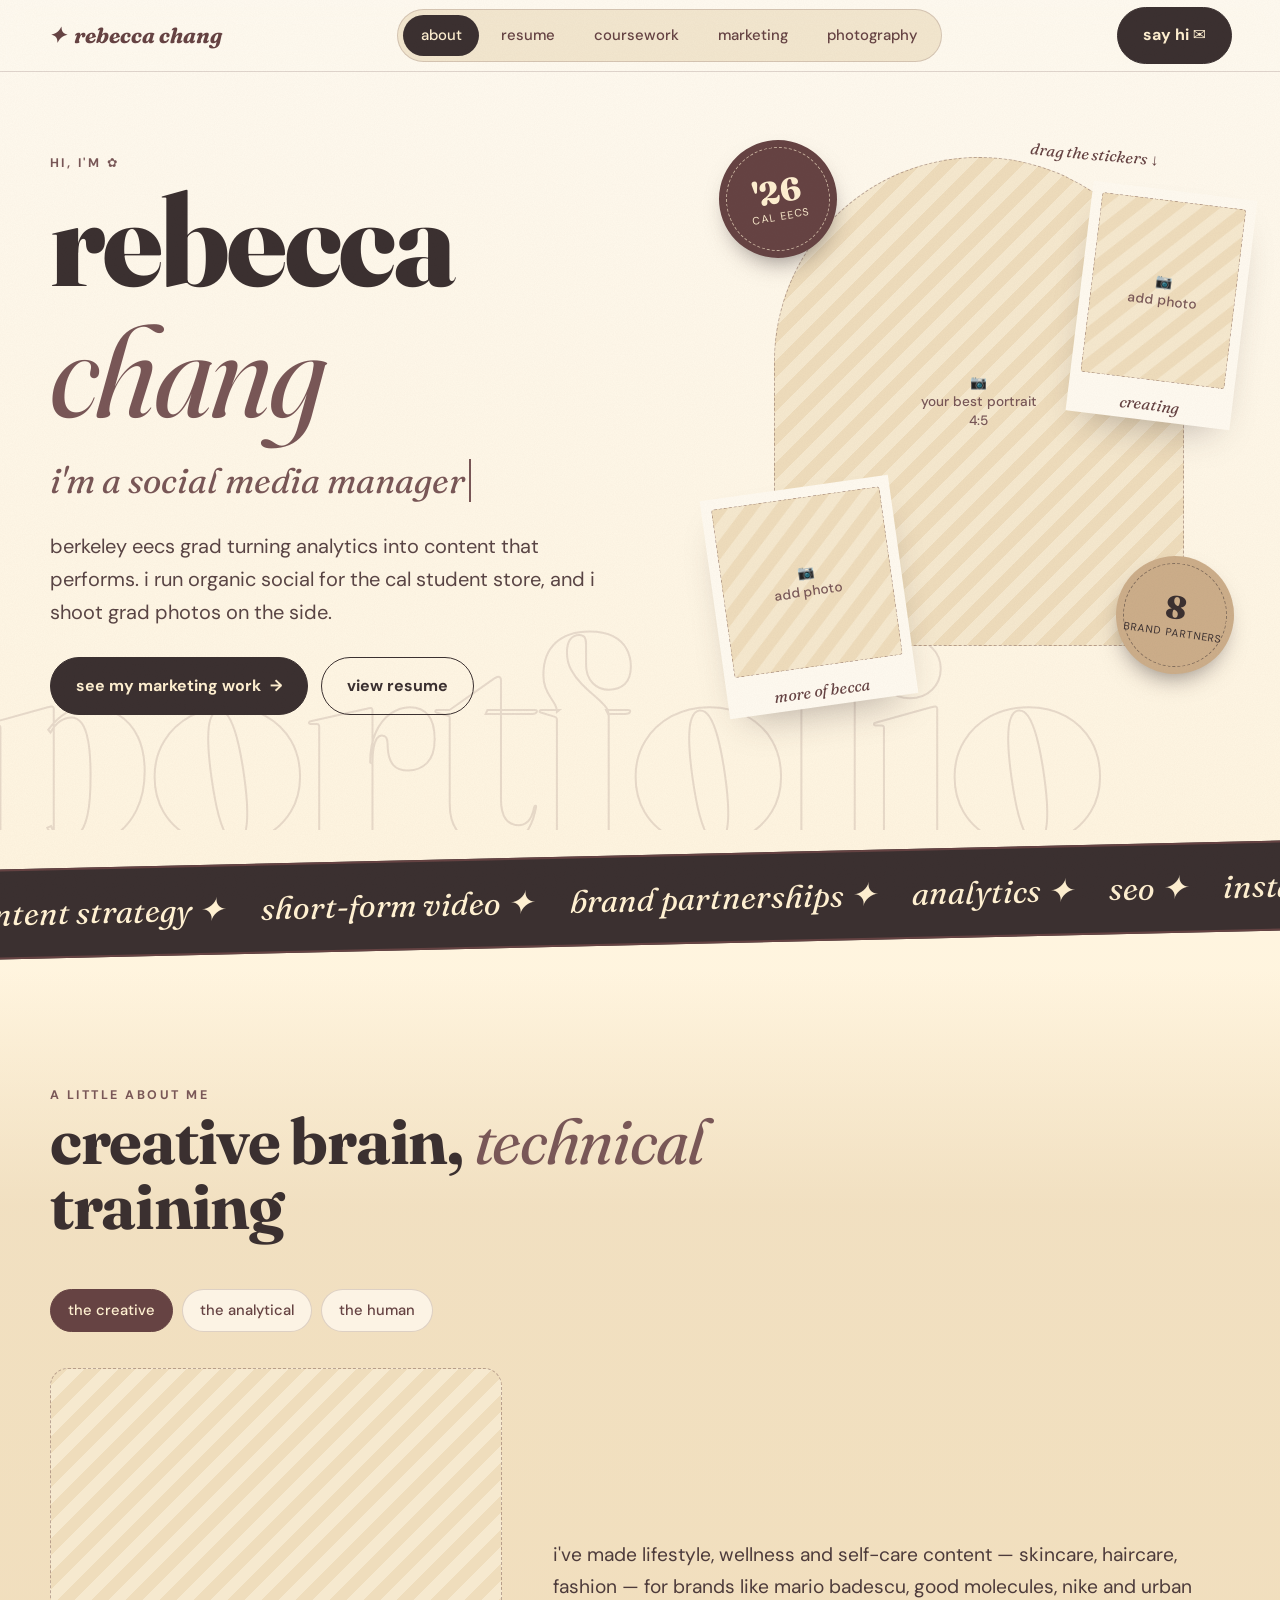
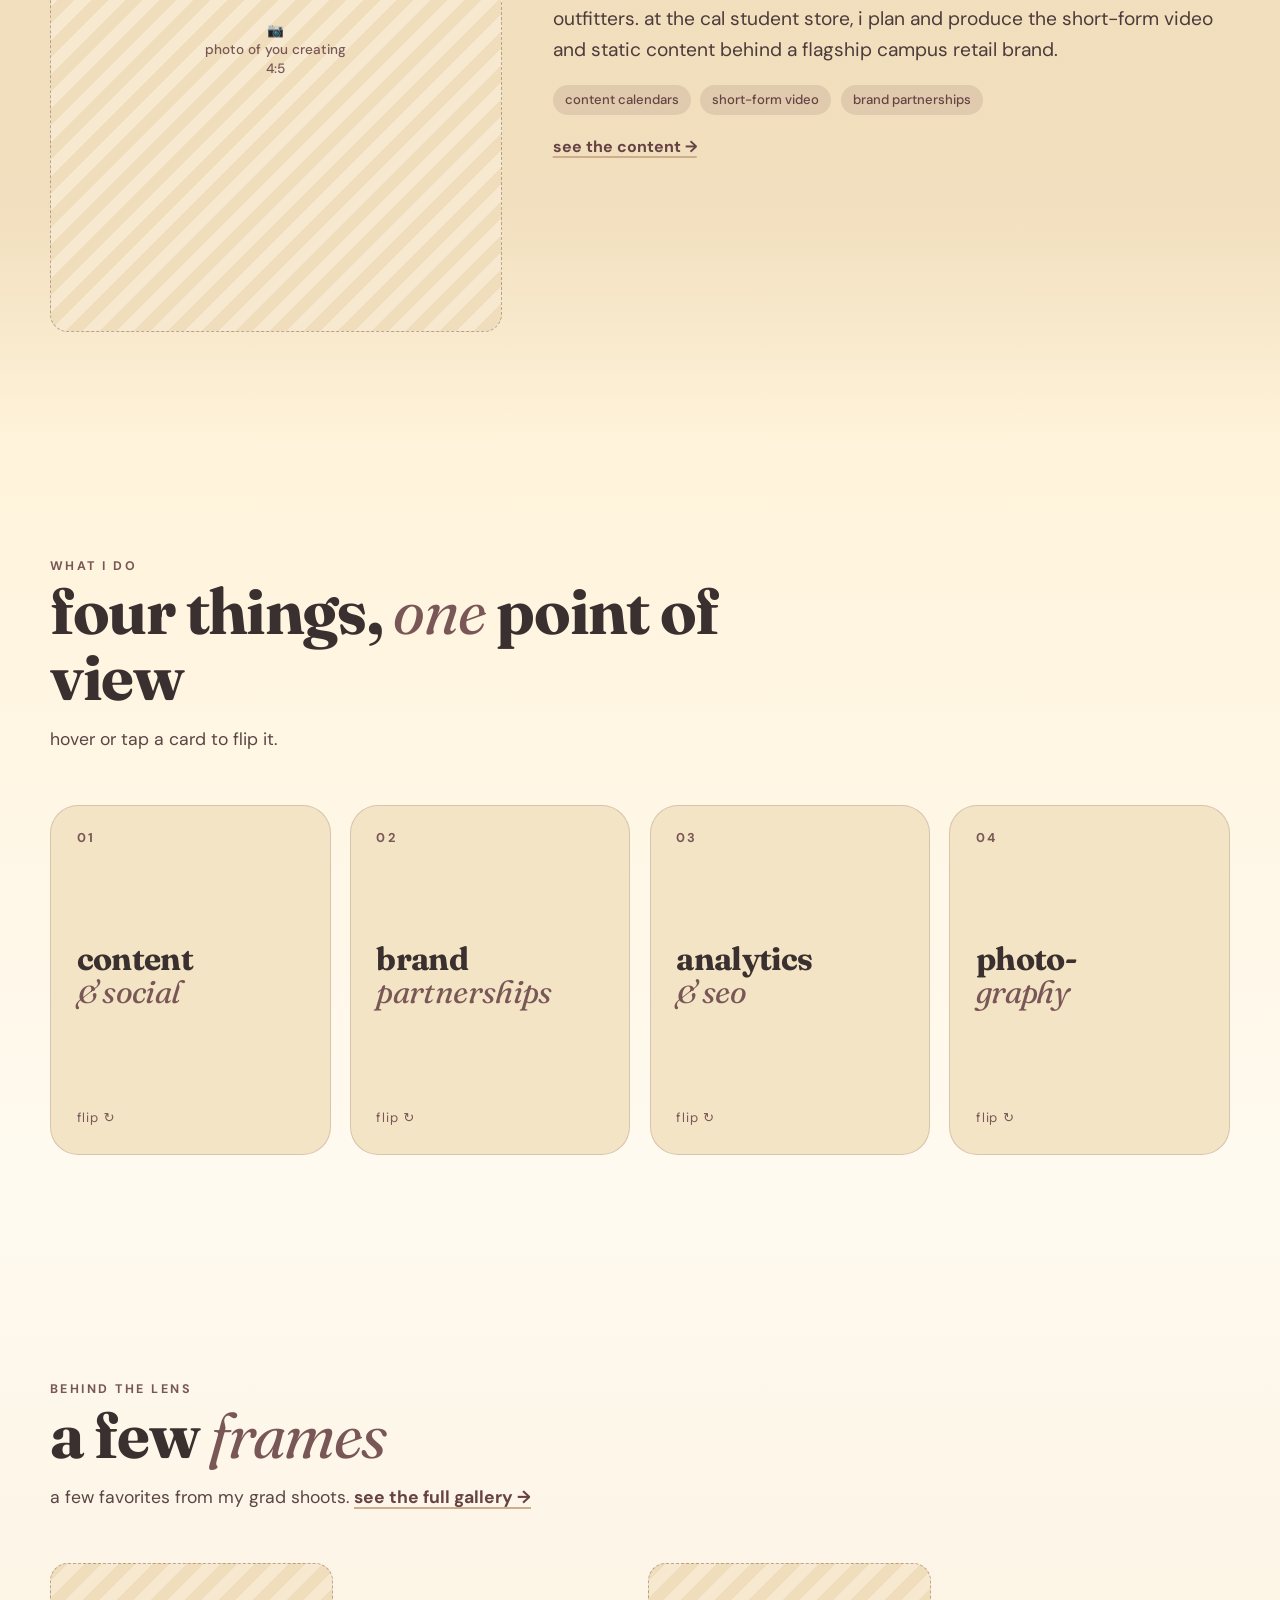
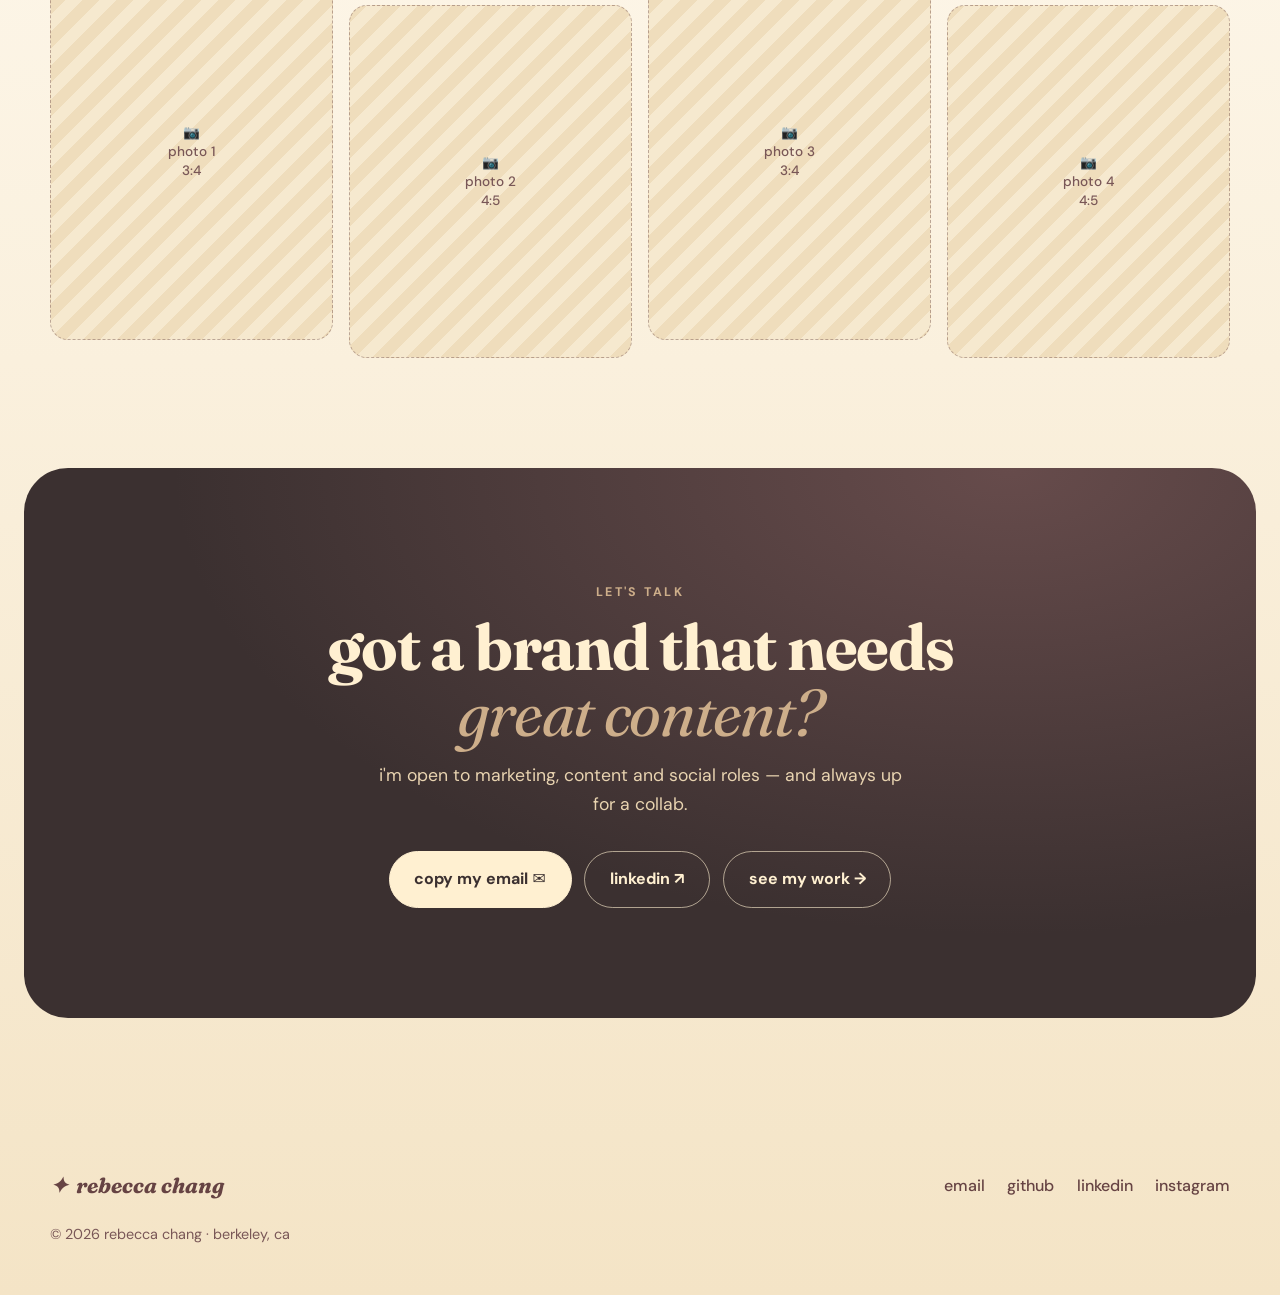
==== index.html @ 3131ee68 "initial portfolio" ====
<!DOCTYPE html>
<html lang="en">
<head>
  <meta charset="UTF-8">
  <meta name="viewport" content="width=device-width, initial-scale=1.0">
  <title>Rebecca Chang · Marketing &amp; Content</title>
  <meta name="description" content="Rebecca Chang — UC Berkeley EECS grad, social media manager and content creator.">
  <script>document.documentElement.classList.add('js')</script>
  <link rel="preconnect" href="https://fonts.googleapis.com">
  <link rel="preconnect" href="https://fonts.gstatic.com" crossorigin>
  <link href="https://fonts.googleapis.com/css2?family=DM+Sans:wght@400;500;700&family=Fraunces:ital,opsz,wght@0,9..144,400;0,9..144,700;0,9..144,800;0,9..144,900;1,9..144,400;1,9..144,700&display=swap" rel="stylesheet">
  <link rel="stylesheet" href="styles.css">
  <script src="script.js" defer></script>
</head>
<body>

<!-- ================= HEADER (same on every page) ================= -->
<header class="site-header">
  <a class="logo" href="index.html"><span class="spark">✦</span> rebecca chang</a>
  <nav class="nav" id="nav">
    <a href="index.html" class="active">about</a>
    <a href="resume.html">resume</a>
    <a href="coursework.html">coursework</a>
    <a href="marketing.html">marketing</a>
    <a href="photography.html">photography</a>
  </nav>
  <a class="btn btn-solid header-cta" href="mailto:rchang615@gmail.com">say hi ✉</a>
  <button class="menu-btn" aria-label="menu" aria-expanded="false">☰</button>
  <div class="progress" id="progress"></div>
</header>

<main>

  <!-- ================= HERO ================= -->
  <section class="hero">
    <div class="ghost" aria-hidden="true">portfolio</div>
    <div class="wrap hero-grid">
      <div class="hero-copy">
        <span class="eyebrow">hi, i'm ✿</span>
        <h1>rebecca<br><em>chang</em></h1>
        <p class="role-line">i'm a <span class="word" id="typed" data-words='["social media manager","brand ambassador","data-driven marketer","photographer","berkeley eecs grad"]'>social media manager</span></p>
        <p class="lead">berkeley eecs grad turning analytics into content that performs. i run organic social for the cal student store, and i shoot grad photos on the side.</p>
        <div class="btn-row">
          <a class="btn btn-solid" href="marketing.html">see my marketing work <span class="arr">→</span></a>
          <a class="btn btn-ghost" href="resume.html">view resume</a>
        </div>
      </div>

      <!-- collage: swap the picture holders for your photos -->
      <div class="collage">
        <div class="photo arch main" data-label="your best portrait&#10;4:5" data-zoom>
          <img src="images/IMG_0331-EDIT.jpg" alt="Rebecca Chang">
        </div>
        <figure class="polaroid pol-a" style="--rot:-8deg">
          <div class="photo" data-label="add photo" style="--r:1/1" data-zoom><img src="images/collage-1.jpg" alt=""></div>
          <figcaption>more of becca</figcaption>
        </figure>
        <figure class="polaroid pol-b" style="--rot:7deg">
          <div class="photo" data-label="add photo" style="--r:4/5" data-zoom><img src="images/collage-2.jpg" alt=""></div>
          <figcaption>creating</figcaption>
        </figure>
        <div class="sticker s1" data-drag style="--rot:-10deg"><b>'26</b><small>cal eecs</small></div>
        <div class="sticker light s2" data-drag style="--rot:8deg"><b>8</b><small>brand partners</small></div>
        <span class="note n1">drag the stickers ↓</span>
      </div>
    </div>
  </section>

  <!-- ================= MARQUEE ================= -->
  <div class="marquee-wrap" aria-hidden="true">
    <div class="marquee">
      <div class="marquee-track">
        <span>content strategy ✦</span><span>short-form video ✦</span><span>brand partnerships ✦</span><span>analytics ✦</span><span>seo ✦</span><span>instagram + tiktok ✦</span><span>photography ✦</span><span>campaign planning ✦</span><span>adobe cc · canva · capcut ✦</span>
      </div>
    </div>
  </div>

  <!-- ================= ABOUT (tabs) ================= -->
  <section class="wash">
    <div class="wrap" data-tabs>
      <div class="sec-head reveal">
        <span class="eyebrow">a little about me</span>
        <h2>creative brain, <em>technical</em> training</h2>
      </div>

      <div class="tabs reveal" role="tablist">
        <button class="chip on" data-tab="creative" role="tab">the creative</button>
        <button class="chip" data-tab="analytical" role="tab">the analytical</button>
        <button class="chip" data-tab="human" role="tab">the human</button>
      </div>

      <div class="tab-panel on" data-panel="creative">
        <div class="photo" data-label="photo of you creating&#10;4:5" style="--r:4/5" data-zoom><img src="images/about-creative.jpg" alt=""></div>
        <div>
          <p>i've made lifestyle, wellness and self-care content — skincare, haircare, fashion — for brands like mario badescu, good molecules, nike and urban outfitters. at the cal student store, i plan and produce the short-form video and static content behind a flagship campus retail brand.</p>
          <div class="chips"><span class="tag">content calendars</span><span class="tag">short-form video</span><span class="tag">brand partnerships</span></div>
          <a class="link" href="marketing.html">see the content →</a>
        </div>
      </div>

      <div class="tab-panel" data-panel="analytical">
        <div class="photo" data-label="photo of you working&#10;4:5" style="--r:4/5" data-zoom><img src="images/about-analytical.jpg" alt=""></div>
        <div>
          <p>my degree is eecs, so i like proof. i built an seo + competitor analysis tool in python that scrapes 10+ competitor pages, finds keyword gaps with tf-idf and tracks 12 months of google trends, then turns it into a ranking plan. same mindset on social: track what performs and double down.</p>
          <div class="chips"><span class="tag">python</span><span class="tag">tf-idf</span><span class="tag">google trends</span><span class="tag">performance tracking</span></div>
          <a class="link" href="resume.html#projects">see the project →</a>
        </div>
      </div>

      <div class="tab-panel" data-panel="human">
        <div class="photo" data-label="a candid / lifestyle shot&#10;4:5" style="--r:4/5" data-zoom><img src="images/about-human.jpg" alt=""></div>
        <div>
          <p>off the clock i curate <a class="link" href="https://open.spotify.com/user/5qp0k5wiinv1e2hz8c0b9pyn8?si=b96293a465aa473b" target="_blank" rel="noopener">spotify playlists</a>, hunt for the city's best bites, shoot photos and rewatch studio ghibli. at berkeley i helped write contest problems for the <a class="link" href="https://calico.cs.berkeley.edu/" target="_blank" rel="noopener">calico informatics competition</a> and was involved with <a class="link" href="https://www.akdphi.org/" target="_blank" rel="noopener">alpha kappa delta phi</a> and <a class="link" href="https://tasa.studentorg.berkeley.edu/" target="_blank" rel="noopener">tasa</a>.</p>
          <div class="chips"><span class="tag">playlists</span><span class="tag">food</span><span class="tag">photography</span><span class="tag">studio ghibli</span></div>
        </div>
      </div>
    </div>
  </section>

  <!-- ================= WHAT I DO (flip cards) ================= -->
  <section>
    <div class="wrap">
      <div class="sec-head reveal">
        <span class="eyebrow">what i do</span>
        <h2>four things, <em>one</em> point of view</h2>
        <p>hover or tap a card to flip it.</p>
      </div>
      <div class="cards4">
        <div class="flip reveal" tabindex="0" style="--d:0s">
          <div class="flip-inner">
            <div class="face front"><span class="num">01</span><h3>content<br><em>&amp; social</em></h3><span class="flip-hint">flip ↻</span></div>
            <div class="face back"><p>monthly content calendars, short-form video, static posts and paid campaigns for the cal student store across instagram and tiktok.</p><a class="link" href="marketing.html">see the work →</a></div>
          </div>
        </div>
        <div class="flip reveal" tabindex="0" style="--d:.1s">
          <div class="flip-inner">
            <div class="face front"><span class="num">02</span><h3>brand<br><em>partnerships</em></h3><span class="flip-hint">flip ↻</span></div>
            <div class="face back"><p>partnerships across skincare, fashion and housing — through creator collabs, and as a student ambassador for ace berkeley and xučyun ruwway.</p><a class="link" href="marketing.html#brands">meet the brands →</a></div>
          </div>
        </div>
        <div class="flip reveal" tabindex="0" style="--d:.2s">
          <div class="flip-inner">
            <div class="face front"><span class="num">03</span><h3>analytics<br><em>&amp; seo</em></h3><span class="flip-hint">flip ↻</span></div>
            <div class="face back"><p>scraping, tf-idf and google trends turned into data-backed content strategy and ranking recommendations.</p><a class="link" href="resume.html#projects">see the project →</a></div>
          </div>
        </div>
        <div class="flip reveal" tabindex="0" style="--d:.3s">
          <div class="flip-inner">
            <div class="face front"><span class="num">04</span><h3>photo-<br><em>graphy</em></h3><span class="flip-hint">flip ↻</span></div>
            <div class="face back"><p>mostly grad shoots — the same eye for composition that shows up in my content.</p><a class="link" href="photography.html">see the gallery →</a></div>
          </div>
        </div>
      </div>
    </div>
  </section>

  <!-- ================= GALLERY ================= -->
  <section>
    <div class="wrap">
      <div class="sec-head reveal">
        <span class="eyebrow">behind the lens</span>
        <h2>a few <em>frames</em></h2>
        <p>a few favorites from my grad shoots. <a class="link" href="photography.html">see the full gallery →</a></p>
      </div>
      <div class="gallery">
        <div class="photo reveal" data-label="photo 1&#10;3:4" style="--r:3/4" data-zoom data-gallery="home"><img src="images/photography/grad-01.jpg" alt=""></div>
        <div class="photo reveal" data-label="photo 2&#10;4:5" style="--r:4/5;--d:.1s" data-zoom data-gallery="home"><img src="images/photography/grad-02.jpg" alt=""></div>
        <div class="photo reveal" data-label="photo 3&#10;3:4" style="--r:3/4;--d:.2s" data-zoom data-gallery="home"><img src="images/photography/grad-03.jpg" alt=""></div>
        <div class="photo reveal" data-label="photo 4&#10;4:5" style="--r:4/5;--d:.3s" data-zoom data-gallery="home"><img src="images/photography/grad-04.jpg" alt=""></div>
      </div>
    </div>
  </section>

  <!-- ================= CTA ================= -->
  <section style="padding-top:0">
    <div class="cta" style="padding:clamp(56px,9vw,110px) 20px">
      <span class="eyebrow">let's talk</span>
      <h2>got a brand that needs <em>great content?</em></h2>
      <p>i'm open to marketing, content and social roles — and always up for a collab.</p>
      <div class="btn-row">
        <button class="btn btn-light" data-copy="rchang615@gmail.com">copy my email ✉</button>
        <a class="btn btn-outline-light" href="https://linkedin.com/in/rebecca-chang-573b2a1b0/" target="_blank" rel="noopener">linkedin ↗</a>
        <a class="btn btn-outline-light" href="marketing.html">see my work →</a>
      </div>
    </div>
  </section>
</main>

<footer class="footer">
  <div class="wrap foot">
    <a class="logo" href="index.html"><span class="spark">✦</span> rebecca chang</a>
    <div class="foot-links">
      <a href="mailto:rchang615@gmail.com">email</a>
      <a href="https://github.com/beccachangg" target="_blank" rel="noopener">github</a>
      <a href="https://linkedin.com/in/rebecca-chang-573b2a1b0/" target="_blank" rel="noopener">linkedin</a>
      <a href="https://instagram.com/itsbeccachang" target="_blank" rel="noopener">instagram</a>
    </div>
    <p>© 2026 rebecca chang · berkeley, ca</p>
  </div>
</footer>

<div class="lightbox" id="lightbox" role="dialog" aria-label="photo viewer"><button class="lb-close" aria-label="close">✕</button><button class="lb-nav prev" aria-label="previous photo">❮</button><figure><img alt=""><figcaption id="lb-cap"></figcaption></figure><button class="lb-nav next" aria-label="next photo">❯</button></div>
</body>
</html>
---- styles.css ----
/* =====================================================
   rebecca chang · portfolio
   palette: #FFF0D1 · #795757 · #664343 · #3B3030 + lighter beiges
   ===================================================== */

:root{
  --cream-50:#FFFAF0;
  --cream-100:#FFF0D1;
  --sand-200:#F4E4C6;
  --sand-300:#E8D3B0;
  --tan-400:#CDAE8A;
  --mocha:#795757;
  --brown:#664343;
  --espresso:#3B3030;
  --ink:#3B3030;
  --line:rgba(102,67,67,.2);
  --shadow:0 20px 40px -20px rgba(59,48,48,.4);
  --r-lg:28px;
  --r-md:18px;
  --head:72px;
  --f-display:'Fraunces',Georgia,serif;
  --f-body:'DM Sans',system-ui,sans-serif;
}

*{box-sizing:border-box;margin:0;padding:0}
html{scroll-behavior:smooth;scroll-padding-top:calc(var(--head) + 20px);-webkit-text-size-adjust:100%}
body{
  font-family:var(--f-body);
  color:var(--ink);
  line-height:1.65;
  overflow-x:hidden;
  min-height:100vh;
  background:linear-gradient(180deg,var(--cream-50) 0%,var(--cream-100) 38%,var(--cream-50) 62%,var(--sand-200) 100%);
}
/* soft paper grain over everything */
body::before{
  content:"";position:fixed;inset:0;pointer-events:none;z-index:200;opacity:.08;mix-blend-mode:multiply;
  background-image:url("data:image/svg+xml;utf8,<svg xmlns='http://www.w3.org/2000/svg' width='160' height='160'><filter id='n'><feTurbulence type='fractalNoise' baseFrequency='.9' numOctaves='2' stitchTiles='stitch'/><feColorMatrix values='0 0 0 0 .23 0 0 0 0 .19 0 0 0 0 .19 0 0 0 .6 0'/></filter><rect width='100%' height='100%' filter='url(%23n)'/></svg>");
}
img{max-width:100%;display:block}
a{color:inherit}
ul{list-style:none}
main{padding-top:var(--head)}
section{padding:clamp(56px,9vw,110px) 0}
.wrap{width:min(1180px,calc(100% - 2*clamp(16px,4vw,48px)));margin-inline:auto}

/* faded colour washes that melt into the page */
.wash{background:linear-gradient(180deg,rgba(255,250,240,0) 0%,rgba(232,211,176,.6) 22%,rgba(232,211,176,.6) 78%,rgba(255,250,240,0) 100%)}
.wash-brown{background:linear-gradient(180deg,rgba(121,87,87,0) 0%,rgba(121,87,87,.13) 30%,rgba(121,87,87,.13) 70%,rgba(121,87,87,0) 100%)}

/* ---------- type ---------- */
h1,h2,h3{font-family:var(--f-display);line-height:1.02;letter-spacing:-.02em;color:var(--espresso)}
h1{font-size:clamp(3.4rem,10vw,8rem);font-weight:800}
h2{font-size:clamp(2.2rem,5vw,4rem);font-weight:700}
h3{font-size:1.6rem;font-weight:700}
h1 em,h2 em,h3 em{font-weight:400;font-style:italic;color:var(--mocha)}
.eyebrow{font-family:var(--f-body);font-size:.78rem;font-weight:700;letter-spacing:.2em;text-transform:uppercase;color:var(--mocha);display:inline-block;line-height:1.2}
.lead{font-size:clamp(1.05rem,1.6vw,1.25rem);max-width:36rem;color:#5a4545;margin:1.2rem 0 1.8rem}
.sec-head{max-width:46rem;margin-bottom:clamp(28px,4vw,52px)}
.sec-head p{margin-top:1rem;color:#5a4545;font-size:1.1rem}
.link{color:var(--brown);font-weight:700;text-decoration:underline;text-decoration-thickness:2px;text-underline-offset:4px;text-decoration-color:var(--tan-400);transition:.2s}
.link:hover{text-decoration-color:var(--brown)}

/* ---------- header ---------- */
.site-header{
  position:fixed;top:0;left:0;right:0;height:var(--head);z-index:100;
  display:flex;align-items:center;justify-content:space-between;gap:1rem;
  padding:0 clamp(16px,4vw,48px);
  background:rgba(255,250,240,.78);
  backdrop-filter:blur(14px) saturate(1.2);-webkit-backdrop-filter:blur(14px) saturate(1.2);
  border-bottom:1px solid var(--line);
  transition:box-shadow .3s,background .3s;
}
.site-header.scrolled{box-shadow:0 10px 30px -18px rgba(59,48,48,.45);background:rgba(255,250,240,.93)}
.logo{font-family:var(--f-display);font-style:italic;font-weight:700;font-size:1.35rem;color:var(--brown);text-decoration:none;display:flex;gap:.5rem;align-items:center;white-space:nowrap}
.logo .spark{display:inline-block;transition:transform .7s}
.logo:hover .spark{transform:rotate(180deg) scale(1.25)}
.nav{display:flex;gap:.25rem;padding:.3rem;border-radius:999px;background:rgba(232,211,176,.5);border:1px solid var(--line)}
.nav a{padding:.5rem 1.1rem;border-radius:999px;font-weight:500;font-size:.93rem;color:var(--brown);text-decoration:none;transition:background .25s,color .25s,transform .25s}
.nav a:hover{background:rgba(255,250,240,.95);transform:translateY(-1px)}
.nav a.active{background:var(--espresso);color:var(--cream-100)}
.header-cta{padding:.55rem 1.15rem;font-size:.9rem}
.progress{position:absolute;left:0;bottom:-1px;height:3px;width:0;background:linear-gradient(90deg,var(--tan-400),var(--brown))}
.menu-btn{display:none;width:44px;height:44px;border-radius:50%;border:1.5px solid var(--line);background:rgba(255,250,240,.9);color:var(--brown);font-size:1.2rem;cursor:pointer;place-items:center}

/* ---------- buttons + chips ---------- */
.btn{display:inline-flex;align-items:center;gap:.6rem;padding:.9rem 1.55rem;border-radius:999px;border:1.5px solid var(--espresso);text-decoration:none;cursor:pointer;font:inherit;font-weight:700;transition:transform .25s,background .25s,color .25s,box-shadow .25s}
.btn-solid{background:var(--espresso);color:var(--cream-100)}
.btn-solid:hover{background:var(--brown);border-color:var(--brown);transform:translateY(-3px);box-shadow:var(--shadow)}
.btn-ghost{background:transparent;color:var(--espresso)}
.btn-ghost:hover{background:var(--espresso);color:var(--cream-100);transform:translateY(-3px)}
.btn-light{background:var(--cream-100);color:var(--espresso);border-color:var(--cream-100)}
.btn-light:hover{background:var(--tan-400);border-color:var(--tan-400);transform:translateY(-3px)}
.btn-outline-light{background:transparent;color:var(--cream-100);border-color:rgba(255,240,209,.6)}
.btn-outline-light:hover{background:var(--cream-100);color:var(--espresso);transform:translateY(-3px)}
.btn .arr{transition:transform .25s}
.btn:hover .arr{transform:translateX(5px)}
.btn-row{display:flex;flex-wrap:wrap;gap:.8rem}

.chips{display:flex;flex-wrap:wrap;gap:.6rem}
.chip{padding:.5rem 1.05rem;border-radius:999px;border:1.5px solid var(--line);background:rgba(255,250,240,.75);color:var(--brown);font:inherit;font-size:.92rem;font-weight:500;cursor:pointer;transition:.2s}
.chip:hover{transform:translateY(-2px);border-color:var(--brown)}
.chip.on{background:var(--brown);color:var(--cream-100);border-color:var(--brown)}
.tag{display:inline-block;padding:.25rem .75rem;border-radius:999px;background:rgba(121,87,87,.14);color:var(--brown);font-size:.82rem;font-weight:500}

/* ---------- picture holders ----------
   drop a file with the matching name into /images and it replaces the holder automatically */
.photo{
  position:relative;overflow:hidden;
  aspect-ratio:var(--r,4/5);
  border-radius:var(--rad,18px);
  display:grid;place-items:center;
  background:repeating-linear-gradient(135deg,#EFDDBC 0 12px,#F6E9CF 12px 24px);
  border:1.5px dashed rgba(102,67,67,.4);
}
.photo::before{
  content:"📷\A" attr(data-label);white-space:pre-line;text-align:center;
  font-family:var(--f-body);font-size:.85rem;font-weight:500;line-height:1.4;color:var(--mocha);padding:1rem;
}
.photo img{position:absolute;inset:0;width:100%;height:100%;object-fit:cover}
.photo.filled{border-color:transparent}
.photo.filled[data-zoom]{cursor:zoom-in}
.photo.arch{--rad:999px 999px 28px 28px}

.polaroid{background:#FFFAF0;padding:10px 10px 40px;box-shadow:var(--shadow);transform:rotate(var(--rot,0deg));transition:transform .4s cubic-bezier(.2,.8,.2,1),z-index 0s;position:relative}
.polaroid .photo{--rad:3px}
.polaroid figcaption{position:absolute;bottom:8px;left:0;right:0;text-align:center;font-family:var(--f-display);font-style:italic;font-size:1rem;color:var(--brown);line-height:1}
.polaroid:hover{transform:rotate(0deg) translateY(-8px) scale(1.04);z-index:6}

/* draggable stickers */
.sticker{
  position:absolute;width:clamp(86px,11vw,118px);aspect-ratio:1;border-radius:50%;
  display:grid;place-content:center;text-align:center;
  background:var(--brown);color:var(--cream-100);
  font-family:var(--f-display);line-height:1;
  box-shadow:0 12px 24px -10px rgba(59,48,48,.6);
  outline:1.5px dashed rgba(255,240,209,.65);outline-offset:-8px;
  transform:rotate(var(--rot,-8deg));cursor:grab;user-select:none;touch-action:none;z-index:8;
}
.sticker b{font-size:clamp(1.5rem,3vw,2rem);font-weight:800}
.sticker small{font-family:var(--f-body);font-size:.66rem;letter-spacing:.1em;text-transform:uppercase;margin-top:.25rem}
.sticker.light{background:var(--tan-400);color:var(--espresso);outline-color:rgba(59,48,48,.5)}
.sticker:hover{animation:wiggle .5s}
.sticker.dragging{cursor:grabbing;z-index:20;animation:none}
@keyframes wiggle{0%,100%{transform:rotate(var(--rot,-8deg))}25%{transform:rotate(calc(var(--rot,-8deg) + 8deg)) scale(1.06)}75%{transform:rotate(calc(var(--rot,-8deg) - 8deg)) scale(1.06)}}
.note{position:absolute;font-family:var(--f-display);font-style:italic;font-size:1rem;color:var(--brown);line-height:1;z-index:7;pointer-events:none}

/* ---------- hero ---------- */
.hero{position:relative;overflow:hidden;padding:clamp(40px,6vw,80px) 0 clamp(70px,9vw,120px)}
.ghost{position:absolute;left:-1vw;bottom:-.08em;font-family:var(--f-display);font-weight:900;font-size:clamp(6rem,23vw,21rem);line-height:.8;color:transparent;-webkit-text-stroke:2px rgba(121,87,87,.17);pointer-events:none;user-select:none;white-space:nowrap;z-index:0}
.hero-grid{display:grid;grid-template-columns:1.1fr .9fr;gap:clamp(24px,5vw,72px);align-items:center;position:relative;z-index:2}
.role-line{font-family:var(--f-display);font-style:italic;font-size:clamp(1.4rem,3vw,2.2rem);color:var(--mocha);margin-top:1rem;min-height:1.4em}
.role-line .word{border-right:2px solid var(--mocha);padding-right:4px}
.collage{position:relative;aspect-ratio:1/1.1;width:100%;max-width:500px;margin-inline:auto}
.collage .main{position:absolute;inset:0 9% 11% 9%;aspect-ratio:auto}
.collage .pol-a{position:absolute;width:38%;left:-3%;bottom:0;z-index:4}
.collage .pol-b{position:absolute;width:33%;right:-3%;top:6%;z-index:4}
.collage .s1{top:-3%;left:-2%}
.collage .s2{bottom:6%;right:-1%}
.collage .n1{top:-2%;right:14%;transform:rotate(5deg)}

/* ---------- marquee ---------- */
.marquee-wrap{overflow:hidden;padding:1.6rem 0}
.marquee{background:var(--espresso);color:var(--cream-100);overflow:hidden;padding:1.05rem 0;transform:rotate(-1.3deg);margin:0 -3vw;border-block:2px solid var(--brown)}
.marquee-track{display:flex;width:max-content;animation:scroll 38s linear infinite}
.marquee:hover .marquee-track{animation-play-state:paused}
.marquee span{font-family:var(--f-display);font-style:italic;font-size:clamp(1.3rem,3vw,2rem);padding-right:2.2rem;white-space:nowrap}
@keyframes scroll{to{transform:translateX(-50%)}}

/* ---------- tabs ---------- */
.tabs{display:flex;gap:.6rem;flex-wrap:wrap;margin-bottom:clamp(20px,3vw,36px)}
.tab-panel{display:none}
.tab-panel.on{display:grid;grid-template-columns:.8fr 1.2fr;gap:clamp(20px,4vw,60px);align-items:center;animation:rise .55s both}
.tab-panel.solo.on{grid-template-columns:1fr;max-width:48rem}
.tab-panel p{font-size:clamp(1.05rem,1.5vw,1.2rem);color:#4d3b3b;margin-bottom:1.2rem}
.tab-panel .chips{margin-bottom:1.2rem}
@keyframes rise{from{opacity:0;transform:translateY(18px)}to{opacity:1;transform:none}}

/* ---------- flip cards ---------- */
.cards4{display:grid;grid-template-columns:repeat(4,1fr);gap:1.2rem}
.flip{perspective:1200px;height:350px;cursor:pointer;outline-offset:6px}
.flip-inner{position:relative;width:100%;height:100%;transition:transform .75s cubic-bezier(.2,.8,.2,1);transform-style:preserve-3d}
.flip.flipped .flip-inner{transform:rotateY(180deg)}
@media (hover:hover){.flip:hover .flip-inner{transform:rotateY(180deg)}}
.face{position:absolute;inset:0;border-radius:var(--r-lg);backface-visibility:hidden;-webkit-backface-visibility:hidden;padding:1.6rem;display:flex;flex-direction:column;justify-content:space-between}
.face.front{background:var(--sand-200);border:1.5px solid var(--line)}
.face.front h3{font-size:2rem}
.face.back{background:var(--brown);color:var(--cream-100);transform:rotateY(180deg);font-size:1.02rem}
.face.back .link{color:var(--cream-100)}
.num{font-family:var(--f-body);font-size:.8rem;font-weight:700;letter-spacing:.18em;color:var(--mocha);line-height:1}
.flip-hint{font-size:.82rem;color:var(--mocha);letter-spacing:.06em}

/* ---------- stats ---------- */
.stats{display:grid;grid-template-columns:repeat(auto-fit,minmax(200px,1fr));gap:1rem}
.stat{padding:1.6rem;border-radius:var(--r-lg);background:rgba(255,250,240,.75);border:1.5px solid var(--line);transition:transform .3s}
.stat:hover{transform:translateY(-6px) rotate(-1deg)}
.stat b{font-family:var(--f-display);font-size:clamp(2.6rem,5vw,4rem);font-weight:800;color:var(--brown);display:block;line-height:1}
.stat span{color:#5a4545;font-size:.98rem}

/* ---------- gallery ---------- */
.gallery{display:grid;grid-template-columns:repeat(4,1fr);gap:1rem;align-items:start}
.gallery .photo{transition:transform .4s}
.gallery .photo:nth-child(even){margin-top:2.6rem}
.gallery .photo:hover{transform:scale(1.03) rotate(-1deg)}

/* ---------- dark cta ---------- */
.cta{margin:0 clamp(8px,2vw,24px);border-radius:44px;background:radial-gradient(ellipse at 80% 0%,rgba(121,87,87,.7),transparent 60%),var(--espresso);color:var(--cream-100);text-align:center;position:relative;overflow:hidden}
.cta h2{color:var(--cream-100);max-width:16ch;margin:.6rem auto 1rem}
.cta h2 em{color:var(--tan-400)}
.cta p{max-width:34rem;margin:0 auto 2rem;color:#E8D3B0;font-size:1.1rem}
.cta .eyebrow{color:var(--tan-400)}
.cta .btn-row{justify-content:center}

/* ---------- footer ---------- */
.footer{padding:2.5rem 0 3rem}
.foot{display:flex;flex-wrap:wrap;gap:1.2rem 2rem;align-items:center;justify-content:space-between}
.foot-links{display:flex;gap:1.4rem;flex-wrap:wrap}
.foot-links a{text-decoration:none;color:var(--brown);font-weight:500;transition:.2s}
.foot-links a:hover{color:var(--espresso);text-decoration:underline;text-underline-offset:4px}
.foot p{color:var(--mocha);font-size:.9rem;width:100%}

/* ---------- page heads (inner pages) ---------- */
.page-head{position:relative;overflow:hidden;padding:clamp(48px,7vw,96px) 0 clamp(20px,3vw,40px)}
.page-head h1{font-size:clamp(3.2rem,9vw,7rem)}
.page-head .ghost{font-size:clamp(5rem,20vw,17rem);right:-2vw;left:auto;top:0;bottom:auto}
.page-head .wrap{position:relative;z-index:2}

/* ---------- accordion (resume) ---------- */
.stack{display:grid;gap:1rem}
.job{border:1.5px solid var(--line);border-radius:var(--r-lg);background:rgba(255,250,240,.8);overflow:hidden;transition:opacity .3s,transform .3s,box-shadow .3s}
.job:hover{box-shadow:var(--shadow)}
.job.dim{opacity:.28}
.job-head{display:grid;grid-template-columns:170px 1fr auto;gap:1rem;align-items:center;width:100%;padding:1.3rem 1.5rem;background:none;border:none;text-align:left;font:inherit;color:inherit;cursor:pointer}
.job .job-date{font-family:var(--f-body);font-size:.74rem;font-weight:700;letter-spacing:.08em;text-transform:uppercase;color:var(--mocha);line-height:1.35}
.job-title b{font-family:var(--f-display);font-size:1.5rem;display:block;line-height:1.15}
.job-title span{color:var(--mocha);font-size:.98rem}
.job-title .chips{margin-top:.6rem;gap:.4rem}
.plus{width:38px;height:38px;border-radius:50%;border:1.5px solid var(--brown);display:grid;place-items:center;font-size:1.3rem;color:var(--brown);transition:.35s}
.job.open .plus{transform:rotate(45deg);background:var(--brown);color:var(--cream-100)}
.job-body{display:grid;grid-template-rows:0fr;transition:grid-template-rows .45s ease}
.job.open .job-body{grid-template-rows:1fr}
.job-body>div{overflow:hidden}
.job-body ul{padding:0 1.6rem 1.5rem calc(1.6rem + 170px + 1rem);display:grid;gap:.7rem}
.job-body li{position:relative;padding-left:1.2rem;color:#4d3b3b}
.job-body li::before{content:"✦";position:absolute;left:0;color:var(--tan-400);font-size:.8rem;top:.2rem}
.job-body .link{display:inline-block;margin:0 1.6rem 1.4rem calc(1.6rem + 170px + 1rem)}
.proj-grid{display:grid;grid-template-columns:1fr 1fr;gap:1rem;align-items:start}
.job.compact .job-head{grid-template-columns:1fr auto}
.job.compact .job-body ul{padding-left:1.6rem}
.job.compact .job-body .link{margin-left:1.6rem}
.edu{background:var(--espresso);color:var(--cream-100);border-radius:var(--r-lg);padding:clamp(1.6rem,4vw,3rem);display:grid;grid-template-columns:1fr 1.2fr;gap:2rem}
.edu h3{color:var(--cream-100);font-size:clamp(1.8rem,3vw,2.4rem)}
.edu .date{font-family:var(--f-body);font-size:.78rem;font-weight:700;letter-spacing:.18em;text-transform:uppercase;color:var(--tan-400)}
.edu h4{font-family:var(--f-body);font-size:.78rem;letter-spacing:.18em;text-transform:uppercase;color:var(--tan-400);font-weight:700;margin:0 0 .6rem}
.edu .tag{background:rgba(255,240,209,.14);color:var(--cream-100)}
.edu .chips{margin-bottom:1.4rem;gap:.45rem}

/* ---------- coursework ---------- */
.search{width:min(340px,100%);padding:.7rem 1.2rem;border-radius:999px;border:1.5px solid var(--line);background:rgba(255,250,240,.85);font:inherit;color:var(--ink);outline:none;transition:.2s}
.search:focus{border-color:var(--brown);box-shadow:0 0 0 4px rgba(121,87,87,.15)}
.cw-tools{display:flex;flex-wrap:wrap;gap:1rem;align-items:center;margin-bottom:.6rem}
.count{font-family:var(--f-body);font-size:.9rem;font-weight:500;color:var(--mocha)}
.notes{display:grid;grid-template-columns:repeat(auto-fill,minmax(285px,1fr));gap:2rem 1.6rem;padding:1.4rem .4rem}
.note-card{position:relative;padding:1.7rem 1.4rem 1.5rem;background:var(--cream-100);border-radius:6px;box-shadow:var(--shadow);transform:rotate(var(--rot,0deg));transition:transform .35s,opacity .3s}
.note-card:nth-child(4n+1){--rot:-1.6deg}
.note-card:nth-child(4n+2){--rot:1.2deg;background:#F6E6C8}
.note-card:nth-child(4n+3){--rot:-.8deg;background:#FBEBCB}
.note-card:nth-child(4n){--rot:1.8deg;background:#F2DFBE}
.note-card::before{content:"";position:absolute;top:-13px;left:50%;width:88px;height:26px;transform:translateX(-50%) rotate(-3deg);background:rgba(205,174,138,.6)}
.note-card:hover{transform:rotate(0) translateY(-6px)}
.note-card.dim{opacity:.3}
.note-card h3{font-size:1.55rem;margin-bottom:.8rem}
.course{display:grid;grid-template-columns:78px 1fr;gap:.6rem;padding:.5rem .55rem;border-radius:10px;font-size:.95rem;line-height:1.35;transition:.2s}
.course b{font-family:var(--f-display);color:var(--brown)}
.course.dim{opacity:.18}
.course.match{background:rgba(121,87,87,.18)}
.sheets{display:grid;grid-template-columns:repeat(auto-fill,minmax(220px,1fr));gap:1rem}
.sheet{display:flex;flex-direction:column;gap:.3rem;padding:1.3rem;border-radius:var(--r-md);border:1.5px dashed var(--line);background:rgba(255,250,240,.7);text-decoration:none;transition:.3s}
.sheet:hover{background:var(--brown);color:var(--cream-100);transform:translateY(-5px) rotate(-1deg)}
.sheet b{font-family:var(--f-display);font-size:1.3rem}
.sheet small{opacity:.7}

/* ---------- marketing ---------- */
.brands{display:grid;grid-template-columns:repeat(auto-fill,minmax(220px,1fr));gap:1rem}
.brand{display:flex;flex-direction:column;justify-content:flex-end;gap:.15rem;min-height:140px;padding:1.2rem 1.3rem;border-radius:var(--r-md);background:rgba(255,250,240,.8);border:1.5px solid var(--line);text-decoration:none;position:relative;overflow:hidden;transition:transform .3s,background .3s,color .3s,opacity .3s}
.brand:hover{background:var(--brown);color:var(--cream-100);transform:translateY(-6px) rotate(-1deg)}
.brand b{font-family:var(--f-display);font-size:1.45rem;line-height:1.1}
.brand small{opacity:.7}
.brand .go{position:absolute;top:1rem;right:1.2rem;font-size:1.2rem;transition:.3s}
.brand:hover .go{transform:translate(4px,-4px)}
.brand.dim{opacity:.22}
.rail-bar{display:flex;justify-content:space-between;align-items:center;gap:1rem;flex-wrap:wrap;margin-bottom:.5rem}
.round{width:48px;height:48px;border-radius:50%;border:1.5px solid var(--espresso);background:transparent;color:var(--espresso);font-size:1.1rem;cursor:pointer;transition:.25s}
.round:hover{background:var(--espresso);color:var(--cream-100)}
.rail{display:flex;gap:1.4rem;overflow-x:auto;scroll-snap-type:x mandatory;padding:1.6rem .6rem 2rem;scrollbar-width:none}
.rail::-webkit-scrollbar{display:none}
.story{flex:0 0 clamp(210px,23vw,260px);scroll-snap-align:start;transition:opacity .3s,filter .3s,transform .4s}
.story:hover{transform:translateY(-8px)}
.story.dim{opacity:.25;filter:grayscale(.7)}
.phone{border:8px solid var(--espresso);border-radius:36px;overflow:hidden;background:var(--espresso);box-shadow:var(--shadow)}
.phone .photo{--rad:0;aspect-ratio:9/16;border:none}
.phone .photo.filled{border:none}
.story figcaption{text-align:center;margin-top:.9rem;font-family:var(--f-display);font-style:italic;font-size:1.05rem;color:var(--brown);line-height:1.2}

/* ---------- lightbox + toast + sparkle ---------- */
.lightbox{position:fixed;inset:0;z-index:300;background:rgba(59,48,48,.9);display:none;place-items:center;padding:24px;backdrop-filter:blur(6px);cursor:zoom-out}
.lightbox.open{display:grid;animation:rise .3s both}
.lightbox figure{margin:0;text-align:center}
.lightbox figcaption{margin-top:.9rem;color:var(--sand-300);font-size:.9rem;letter-spacing:.06em;min-height:1.2em}
.lightbox [hidden]{display:none!important}
.lightbox .lb-nav{top:50%;right:auto;transform:translateY(-50%)}
.lightbox .lb-nav.prev{left:20px}
.lightbox .lb-nav.next{left:auto;right:20px}
.lightbox .lb-nav:hover,.lightbox .lb-close:hover{background:rgba(255,240,209,.15)}
.lightbox img{max-width:min(92vw,900px);max-height:86vh;border-radius:16px;box-shadow:0 30px 80px -20px rgba(0,0,0,.6)}
.lightbox button{position:absolute;top:20px;right:24px;width:44px;height:44px;border-radius:50%;border:1.5px solid rgba(255,240,209,.6);background:transparent;color:var(--cream-100);font-size:1.1rem;cursor:pointer}
.toast{position:fixed;bottom:28px;left:50%;transform:translate(-50%,24px);opacity:0;background:var(--espresso);color:var(--cream-100);padding:.8rem 1.4rem;border-radius:999px;font-weight:500;z-index:400;pointer-events:none;transition:.35s}
.toast.show{opacity:1;transform:translate(-50%,0)}
.sparkle{position:fixed;pointer-events:none;z-index:400;color:var(--brown);font-size:1.3rem;animation:spark .85s ease-out forwards}
@keyframes spark{0%{opacity:1;transform:translate(-50%,-50%) scale(.4) rotate(0)}100%{opacity:0;transform:translate(-50%,-190%) scale(1.5) rotate(60deg)}}

/* ---------- scroll reveal ---------- */
html.js .reveal{opacity:0;transform:translateY(26px);transition:opacity .85s ease,transform .85s ease;transition-delay:var(--d,0s)}
html.js .reveal.in{opacity:1;transform:none}


/* ---------- filtering (hide instead of fade) ---------- */
.hide{display:none!important}
.pop{animation:rise .45s backwards}

/* ---------- brand groups (marketing) ---------- */
.brand-group{margin-bottom:2.4rem}
.brand-group h3{display:flex;align-items:center;gap:1rem;font-size:1.5rem;margin-bottom:1rem}
.brand-group h3::after{content:"";flex:1;height:1px;background:var(--line)}
.brand-group:last-child{margin-bottom:0}

/* ---------- photography ---------- */
.masonry{columns:3;column-gap:1.1rem}
.shot{break-inside:avoid;margin:0 0 1.1rem}
.shot .photo{--rad:14px;transition:transform .4s,box-shadow .4s}
.shot .photo:hover{transform:translateY(-4px);box-shadow:var(--shadow)}
.shot .photo img{transition:transform .8s cubic-bezier(.2,.8,.2,1)}
.shot .photo:hover img{transform:scale(1.05)}
/* hover caption: date + time the picture was taken */
.photo[data-date]::after{
  content:attr(data-date) "  ·  " attr(data-time);
  position:absolute;left:0;right:0;bottom:0;z-index:2;
  padding:2.4rem 1rem .85rem;
  background:linear-gradient(to top,rgba(59,48,48,.82),rgba(59,48,48,0));
  color:var(--cream-100);font-family:var(--f-body);font-size:.8rem;font-weight:500;letter-spacing:.07em;text-transform:uppercase;
  opacity:0;transform:translateY(10px);transition:opacity .35s,transform .35s;pointer-events:none;
}
.photo[data-date]:hover::after{opacity:1;transform:none}
@media (hover:none){.photo[data-date]::after{opacity:1;transform:none;font-size:.7rem;padding-top:1.8rem}}
@media (max-width:900px){.masonry{columns:2}}
@media (max-width:420px){.masonry{column-gap:.7rem}.shot{margin-bottom:.7rem}}

/* ---------- responsive ---------- */
@media (max-width:1000px){
  .cards4{grid-template-columns:repeat(2,1fr)}
  .gallery{grid-template-columns:repeat(2,1fr)}
  .proj-grid{grid-template-columns:1fr}
}
@media (max-width:900px){
  .hero-grid{grid-template-columns:1fr}
  .collage{max-width:420px;margin-top:1rem}
  .tab-panel.on{grid-template-columns:1fr}
  .tab-panel .photo{max-width:340px}
  .edu{grid-template-columns:1fr}
}
@media (max-width:820px){
  .menu-btn{display:grid}
  .header-cta{display:none}
  .nav{position:fixed;top:calc(var(--head) + 8px);left:12px;right:12px;flex-direction:column;border-radius:24px;background:rgba(255,250,240,.98);padding:.6rem;opacity:0;transform:translateY(-12px);pointer-events:none;transition:.25s;box-shadow:var(--shadow)}
  .nav.open{opacity:1;transform:none;pointer-events:auto}
  .nav a{padding:.8rem 1.1rem}
}
@media (max-width:640px){
  .cards4{grid-template-columns:1fr}
  .flip{height:300px}
  .job-head{grid-template-columns:1fr auto}
  .job-date{grid-column:1 / -1}
  .job-body ul{padding-left:1.6rem}
  .job-body .link{margin-left:1.6rem}
  .course{grid-template-columns:70px 1fr}
}
@media (prefers-reduced-motion:reduce){
  *,*::before,*::after{animation:none!important;transition:none!important}
  html.js .reveal{opacity:1;transform:none}
  html{scroll-behavior:auto}
}
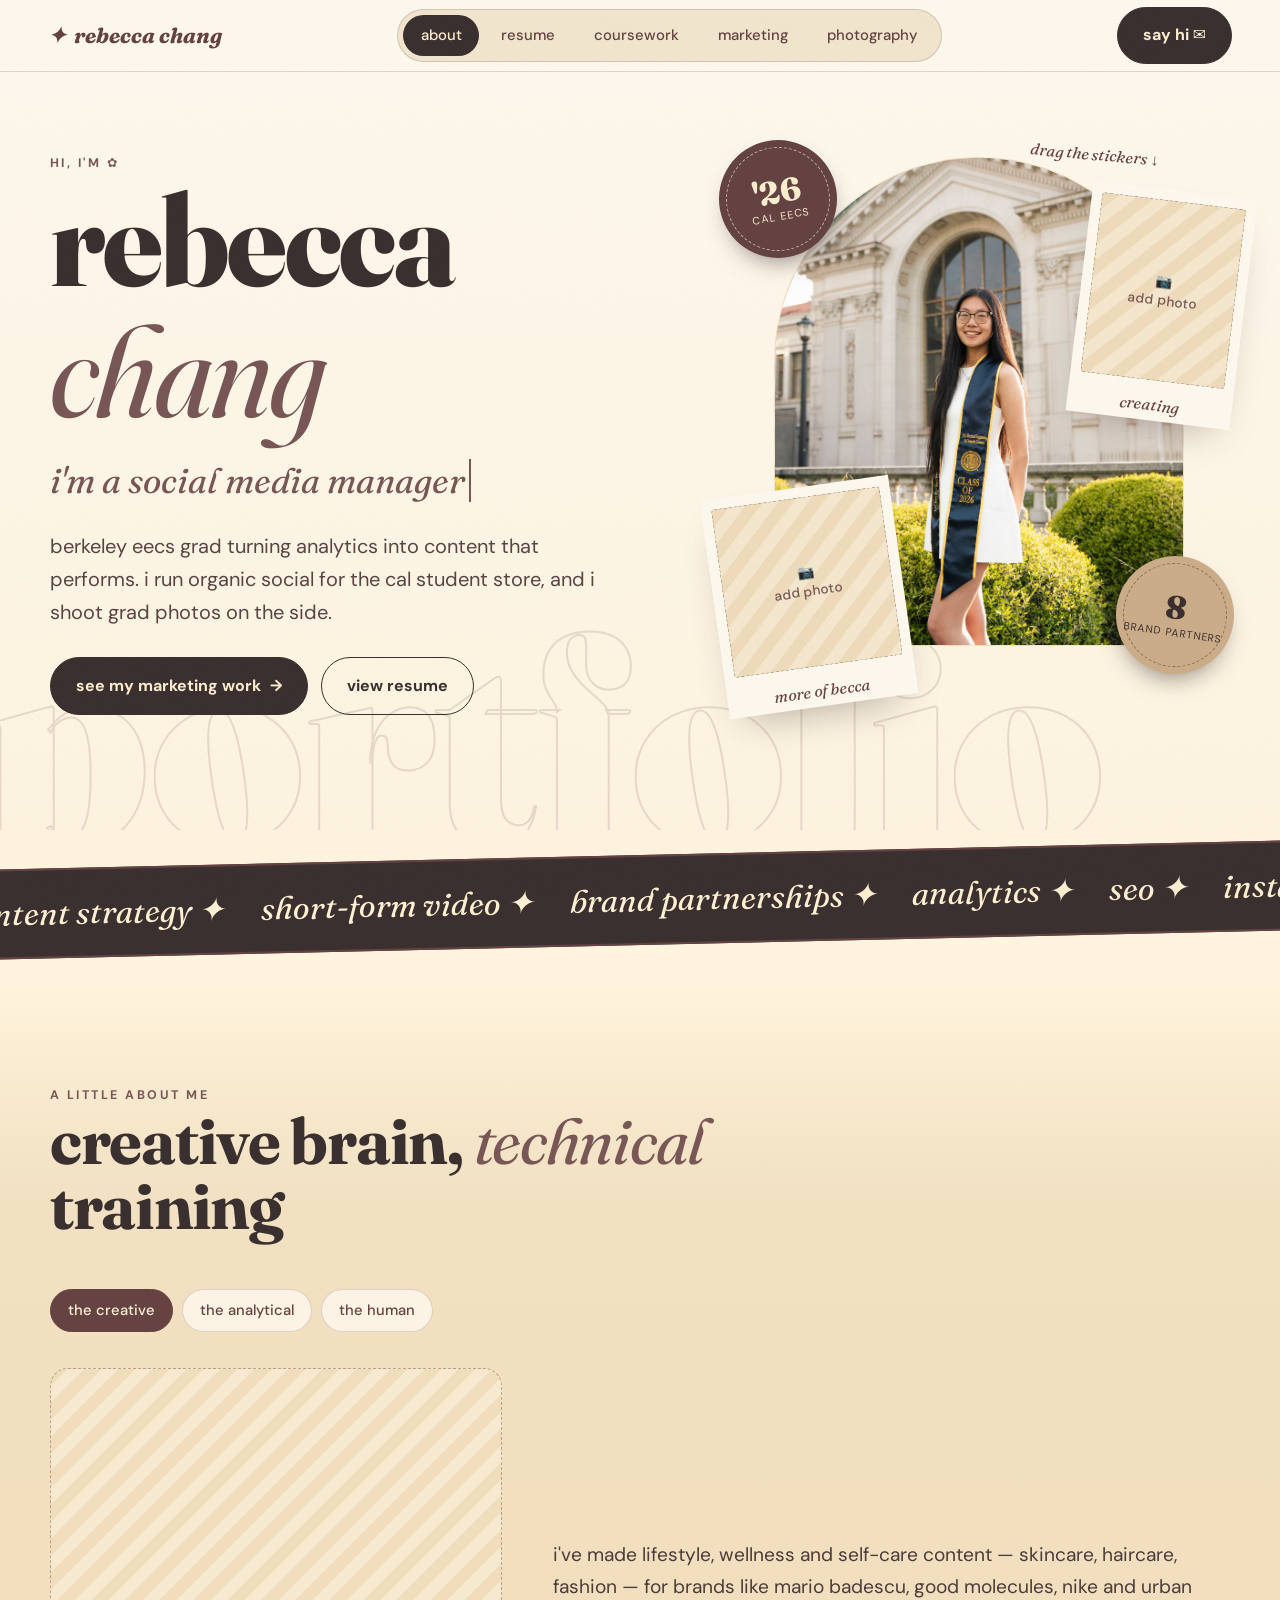
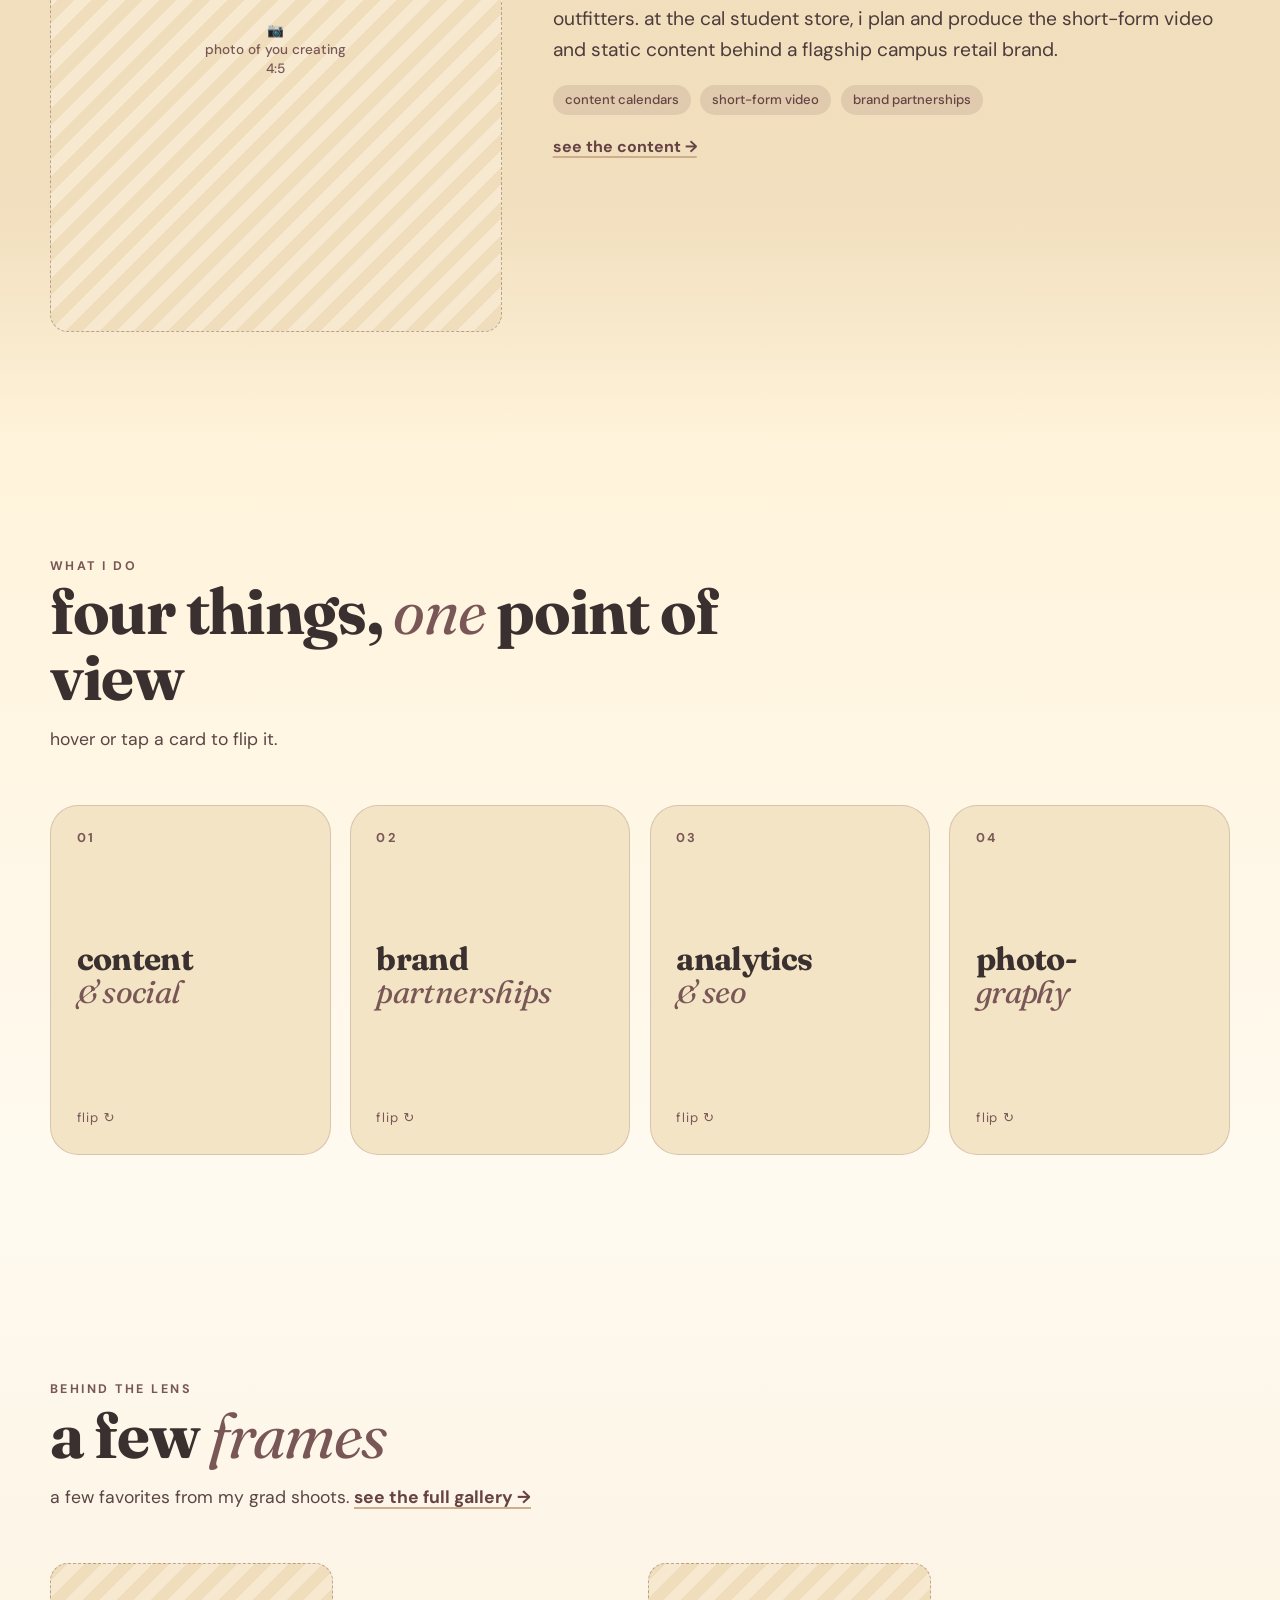
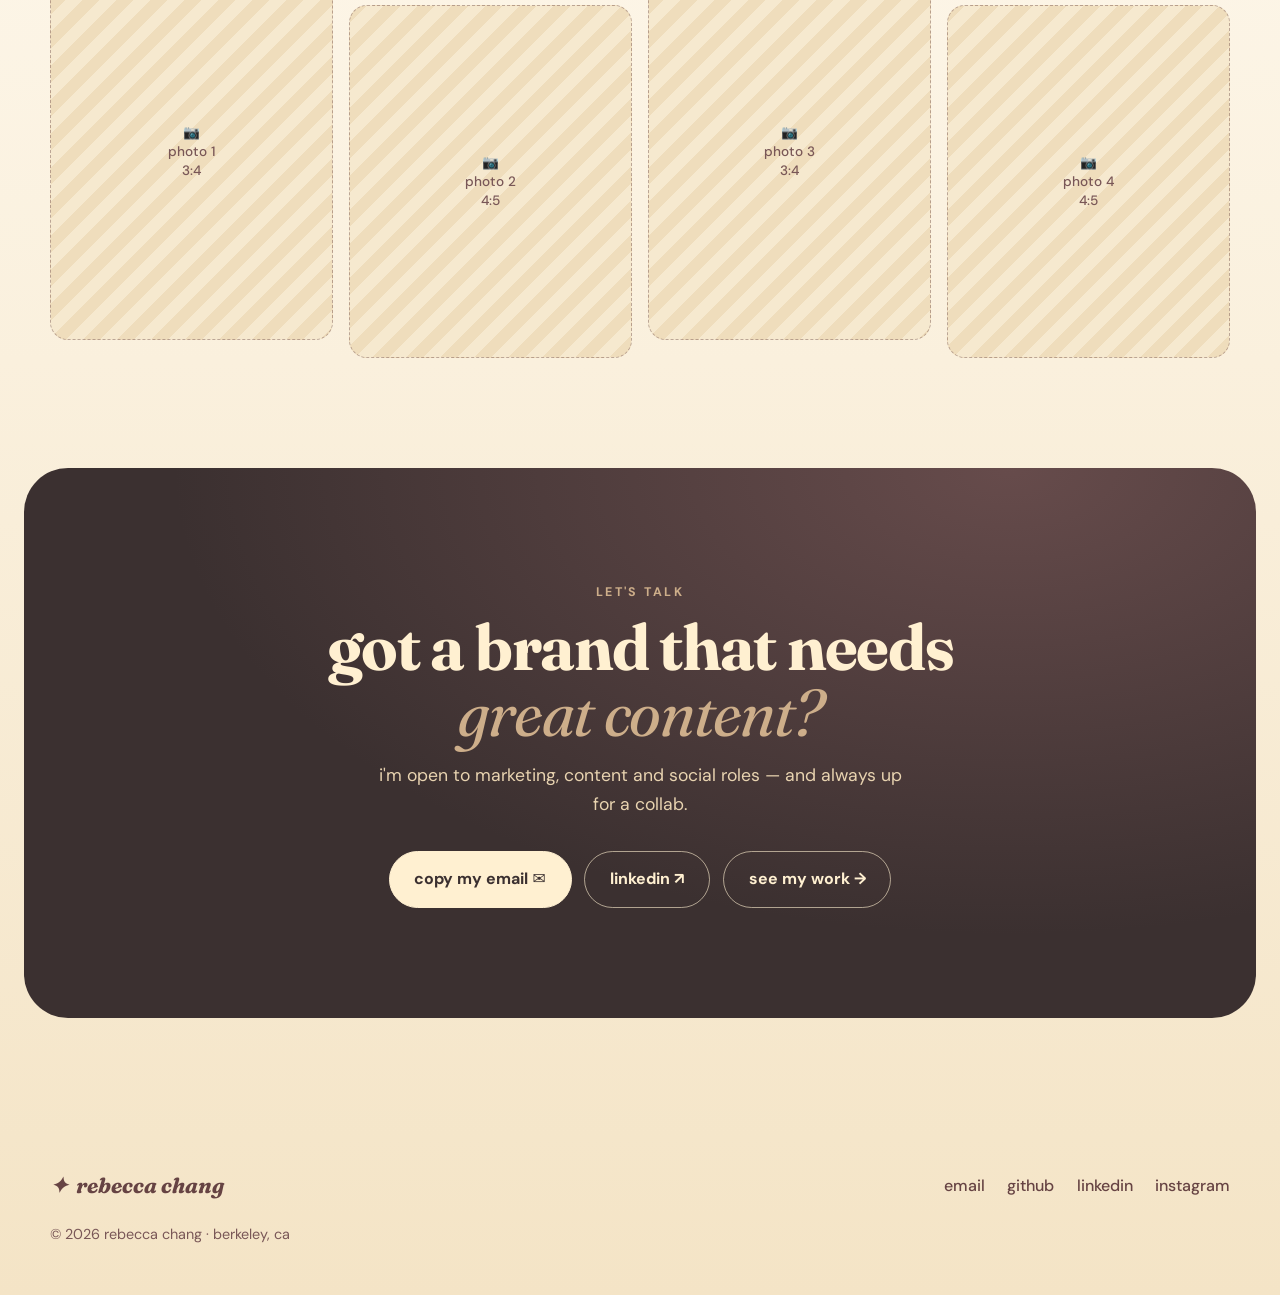
==== commit 277a2aef: "fix photo extensions" ====
--- a/index.html
+++ b/index.html
@@ -49,7 +49,7 @@
       <!-- collage: swap the picture holders for your photos -->
       <div class="collage">
         <div class="photo arch main" data-label="your best portrait&#10;4:5" data-zoom>
-          <img src="images/IMG_0331-EDIT.jpg" alt="Rebecca Chang">
+          <img src="images/IMG_0331-EDIT.JPG" alt="Rebecca Chang">
         </div>
         <figure class="polaroid pol-a" style="--rot:-8deg">
           <div class="photo" data-label="add photo" style="--r:1/1" data-zoom><img src="images/collage-1.jpg" alt=""></div>
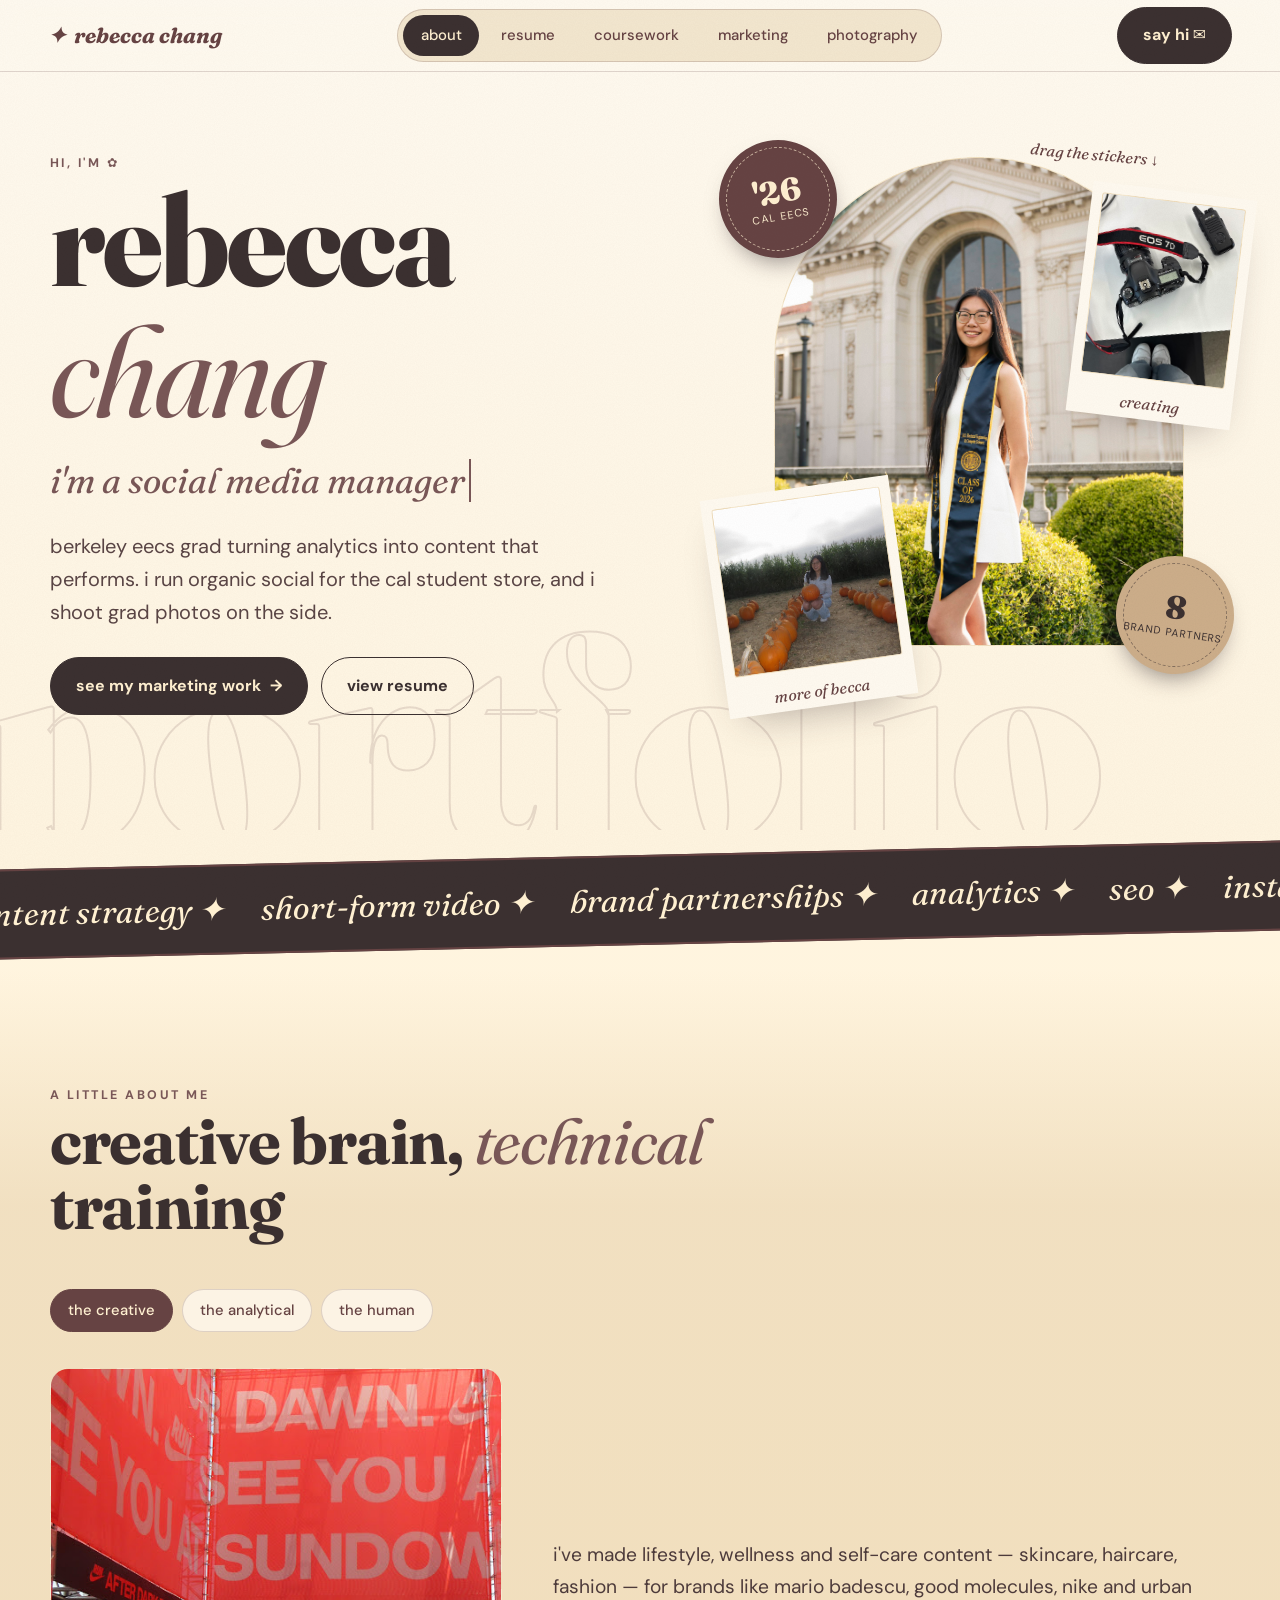
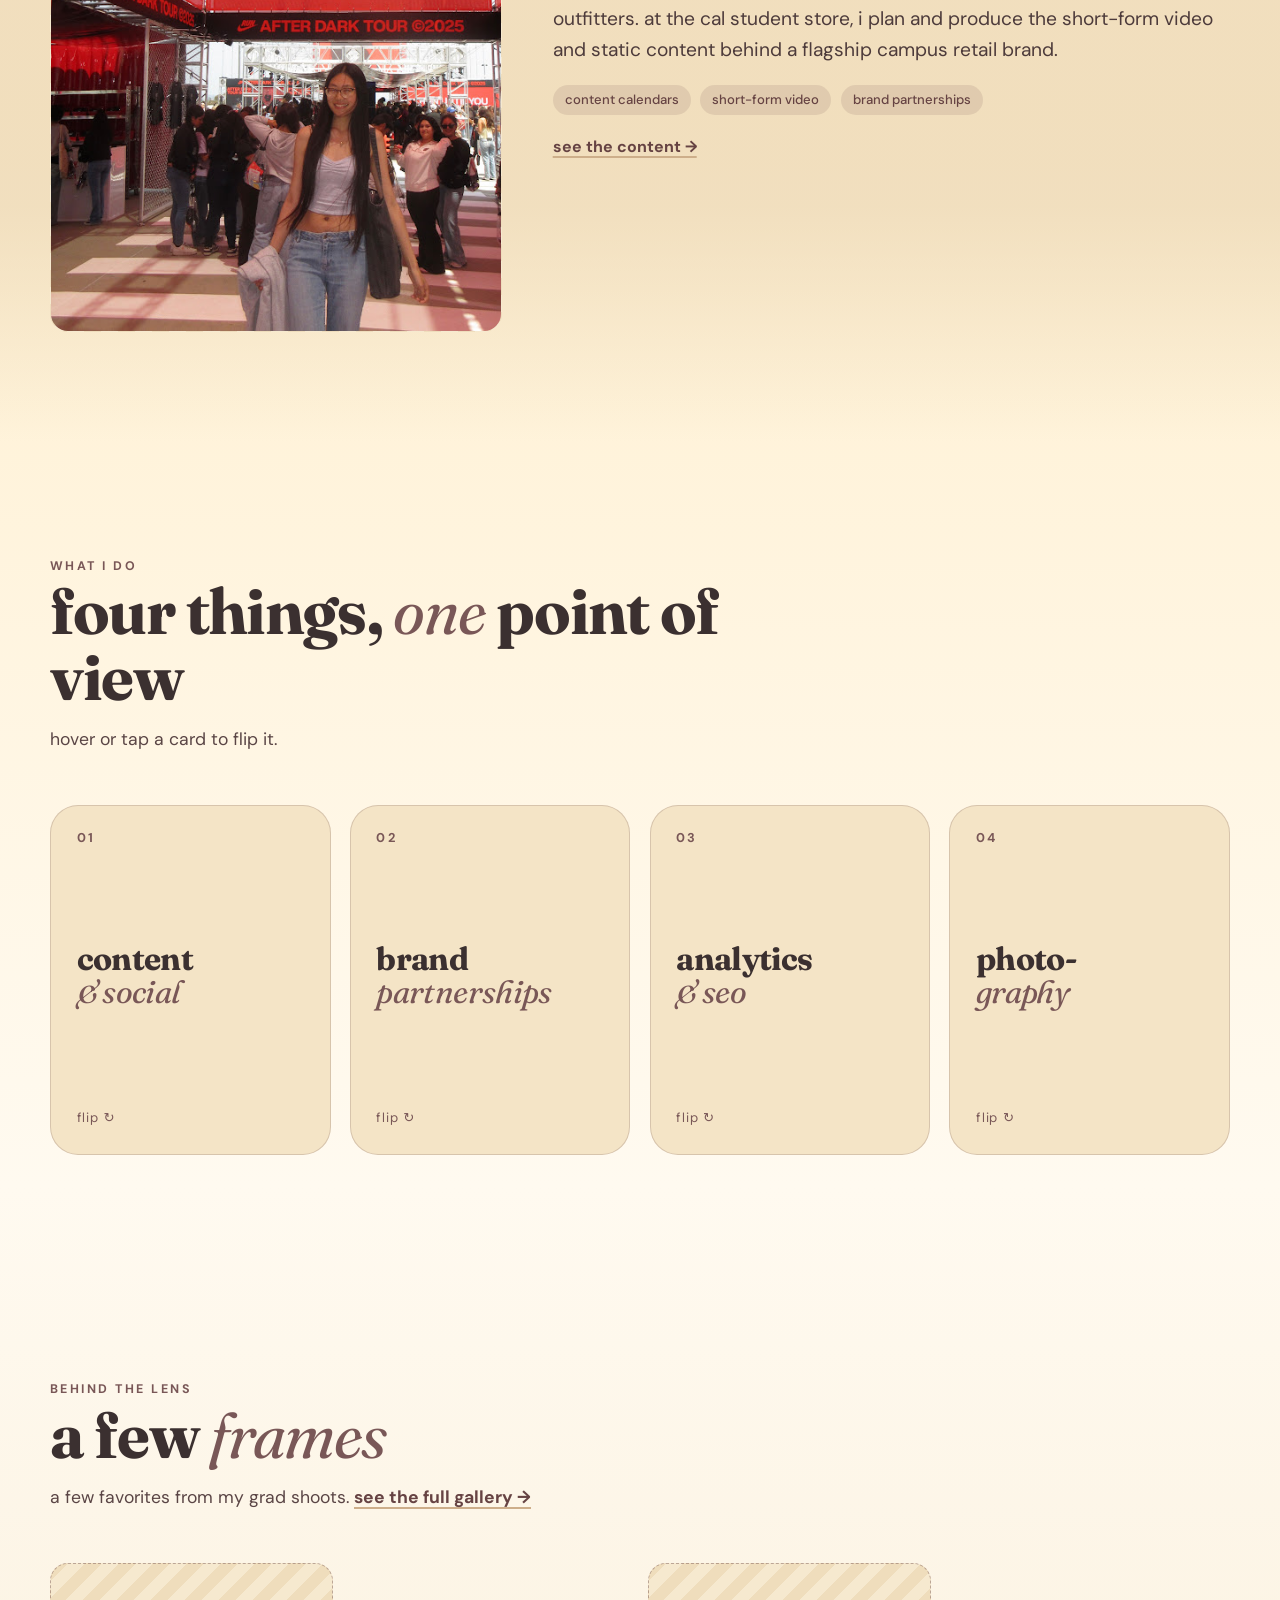
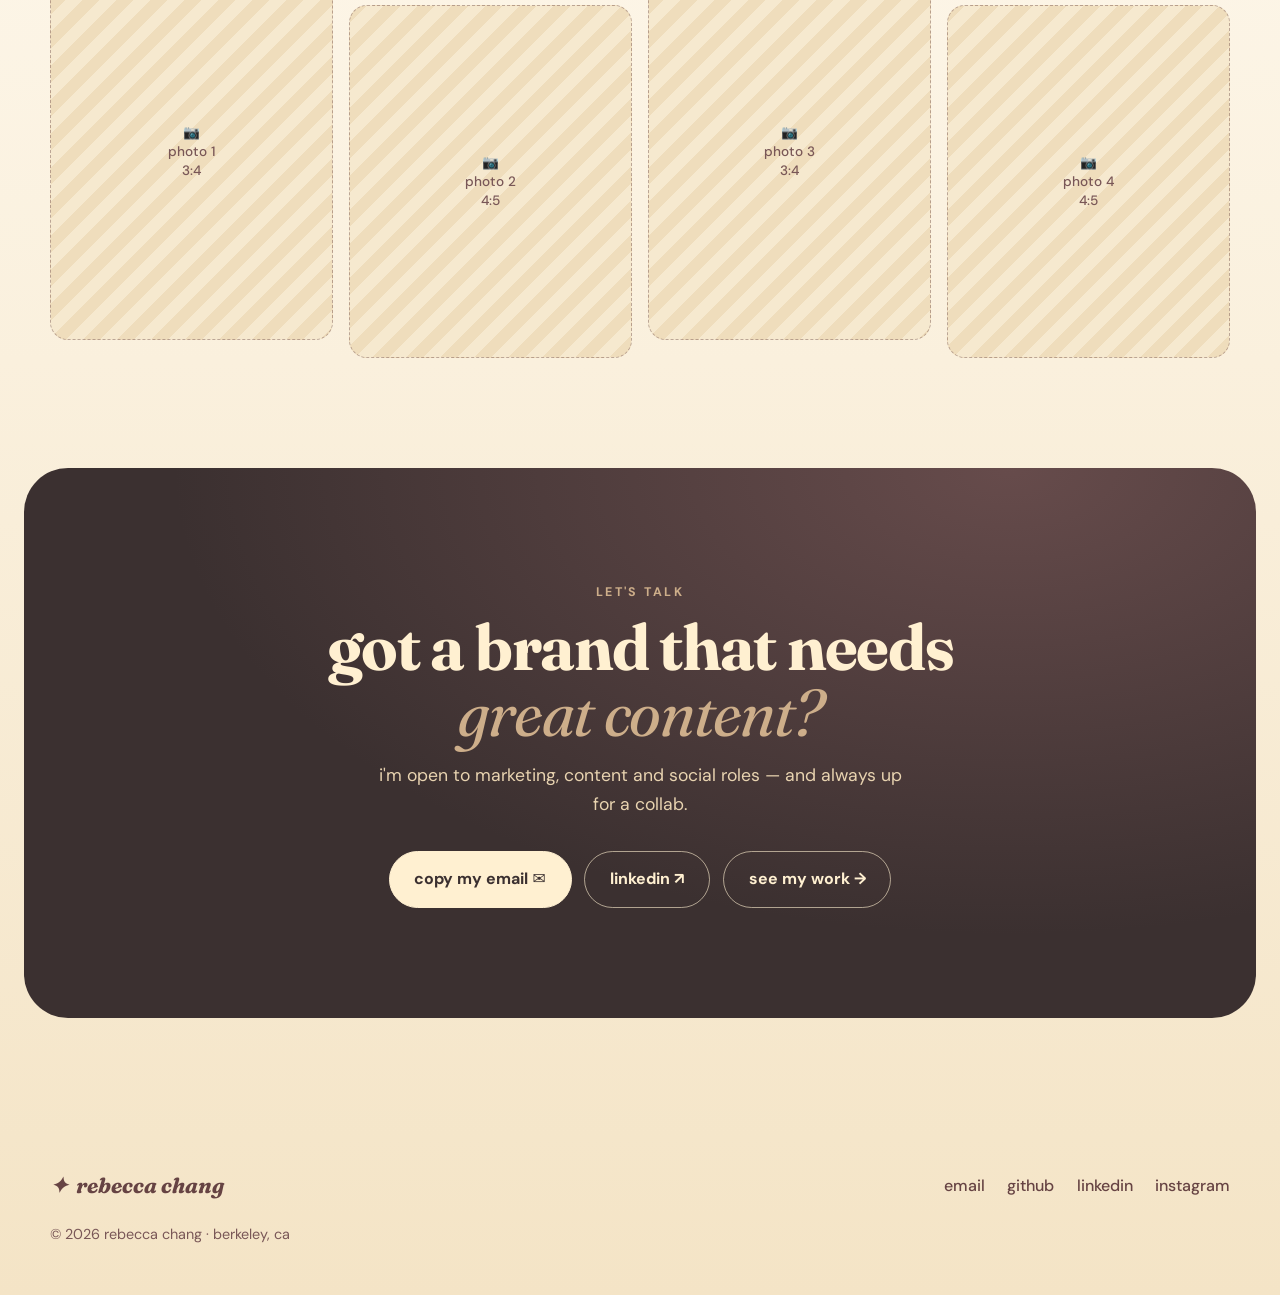
==== commit 48b7035b: "fix more photo extensions" ====
--- a/index.html
+++ b/index.html
@@ -52,11 +52,11 @@
           <img src="images/IMG_0331-EDIT.JPG" alt="Rebecca Chang">
         </div>
         <figure class="polaroid pol-a" style="--rot:-8deg">
-          <div class="photo" data-label="add photo" style="--r:1/1" data-zoom><img src="images/collage-1.jpg" alt=""></div>
+          <div class="photo" data-label="add photo" style="--r:1/1" data-zoom><img src="images/collage-1.JPG" alt=""></div>
           <figcaption>more of becca</figcaption>
         </figure>
         <figure class="polaroid pol-b" style="--rot:7deg">
-          <div class="photo" data-label="add photo" style="--r:4/5" data-zoom><img src="images/collage-2.jpg" alt=""></div>
+          <div class="photo" data-label="add photo" style="--r:4/5" data-zoom><img src="images/collage-2.JPG" alt=""></div>
           <figcaption>creating</figcaption>
         </figure>
         <div class="sticker s1" data-drag style="--rot:-10deg"><b>'26</b><small>cal eecs</small></div>
@@ -90,7 +90,7 @@
       </div>
 
       <div class="tab-panel on" data-panel="creative">
-        <div class="photo" data-label="photo of you creating&#10;4:5" style="--r:4/5" data-zoom><img src="images/about-creative.jpg" alt=""></div>
+        <div class="photo" data-label="photo of you creating&#10;4:5" style="--r:4/5" data-zoom><img src="images/about-creative.JPG" alt=""></div>
         <div>
           <p>i've made lifestyle, wellness and self-care content — skincare, haircare, fashion — for brands like mario badescu, good molecules, nike and urban outfitters. at the cal student store, i plan and produce the short-form video and static content behind a flagship campus retail brand.</p>
           <div class="chips"><span class="tag">content calendars</span><span class="tag">short-form video</span><span class="tag">brand partnerships</span></div>
@@ -99,7 +99,7 @@
       </div>
 
       <div class="tab-panel" data-panel="analytical">
-        <div class="photo" data-label="photo of you working&#10;4:5" style="--r:4/5" data-zoom><img src="images/about-analytical.jpg" alt=""></div>
+        <div class="photo" data-label="photo of you working&#10;4:5" style="--r:4/5" data-zoom><img src="images/about-analytical.JPG" alt=""></div>
         <div>
           <p>my degree is eecs, so i like proof. i built an seo + competitor analysis tool in python that scrapes 10+ competitor pages, finds keyword gaps with tf-idf and tracks 12 months of google trends, then turns it into a ranking plan. same mindset on social: track what performs and double down.</p>
           <div class="chips"><span class="tag">python</span><span class="tag">tf-idf</span><span class="tag">google trends</span><span class="tag">performance tracking</span></div>
@@ -108,7 +108,7 @@
       </div>
 
       <div class="tab-panel" data-panel="human">
-        <div class="photo" data-label="a candid / lifestyle shot&#10;4:5" style="--r:4/5" data-zoom><img src="images/about-human.jpg" alt=""></div>
+        <div class="photo" data-label="a candid / lifestyle shot&#10;4:5" style="--r:4/5" data-zoom><img src="images/about-human.JPG" alt=""></div>
         <div>
           <p>off the clock i curate <a class="link" href="https://open.spotify.com/user/5qp0k5wiinv1e2hz8c0b9pyn8?si=b96293a465aa473b" target="_blank" rel="noopener">spotify playlists</a>, hunt for the city's best bites, shoot photos and rewatch studio ghibli. at berkeley i helped write contest problems for the <a class="link" href="https://calico.cs.berkeley.edu/" target="_blank" rel="noopener">calico informatics competition</a> and was involved with <a class="link" href="https://www.akdphi.org/" target="_blank" rel="noopener">alpha kappa delta phi</a> and <a class="link" href="https://tasa.studentorg.berkeley.edu/" target="_blank" rel="noopener">tasa</a>.</p>
           <div class="chips"><span class="tag">playlists</span><span class="tag">food</span><span class="tag">photography</span><span class="tag">studio ghibli</span></div>
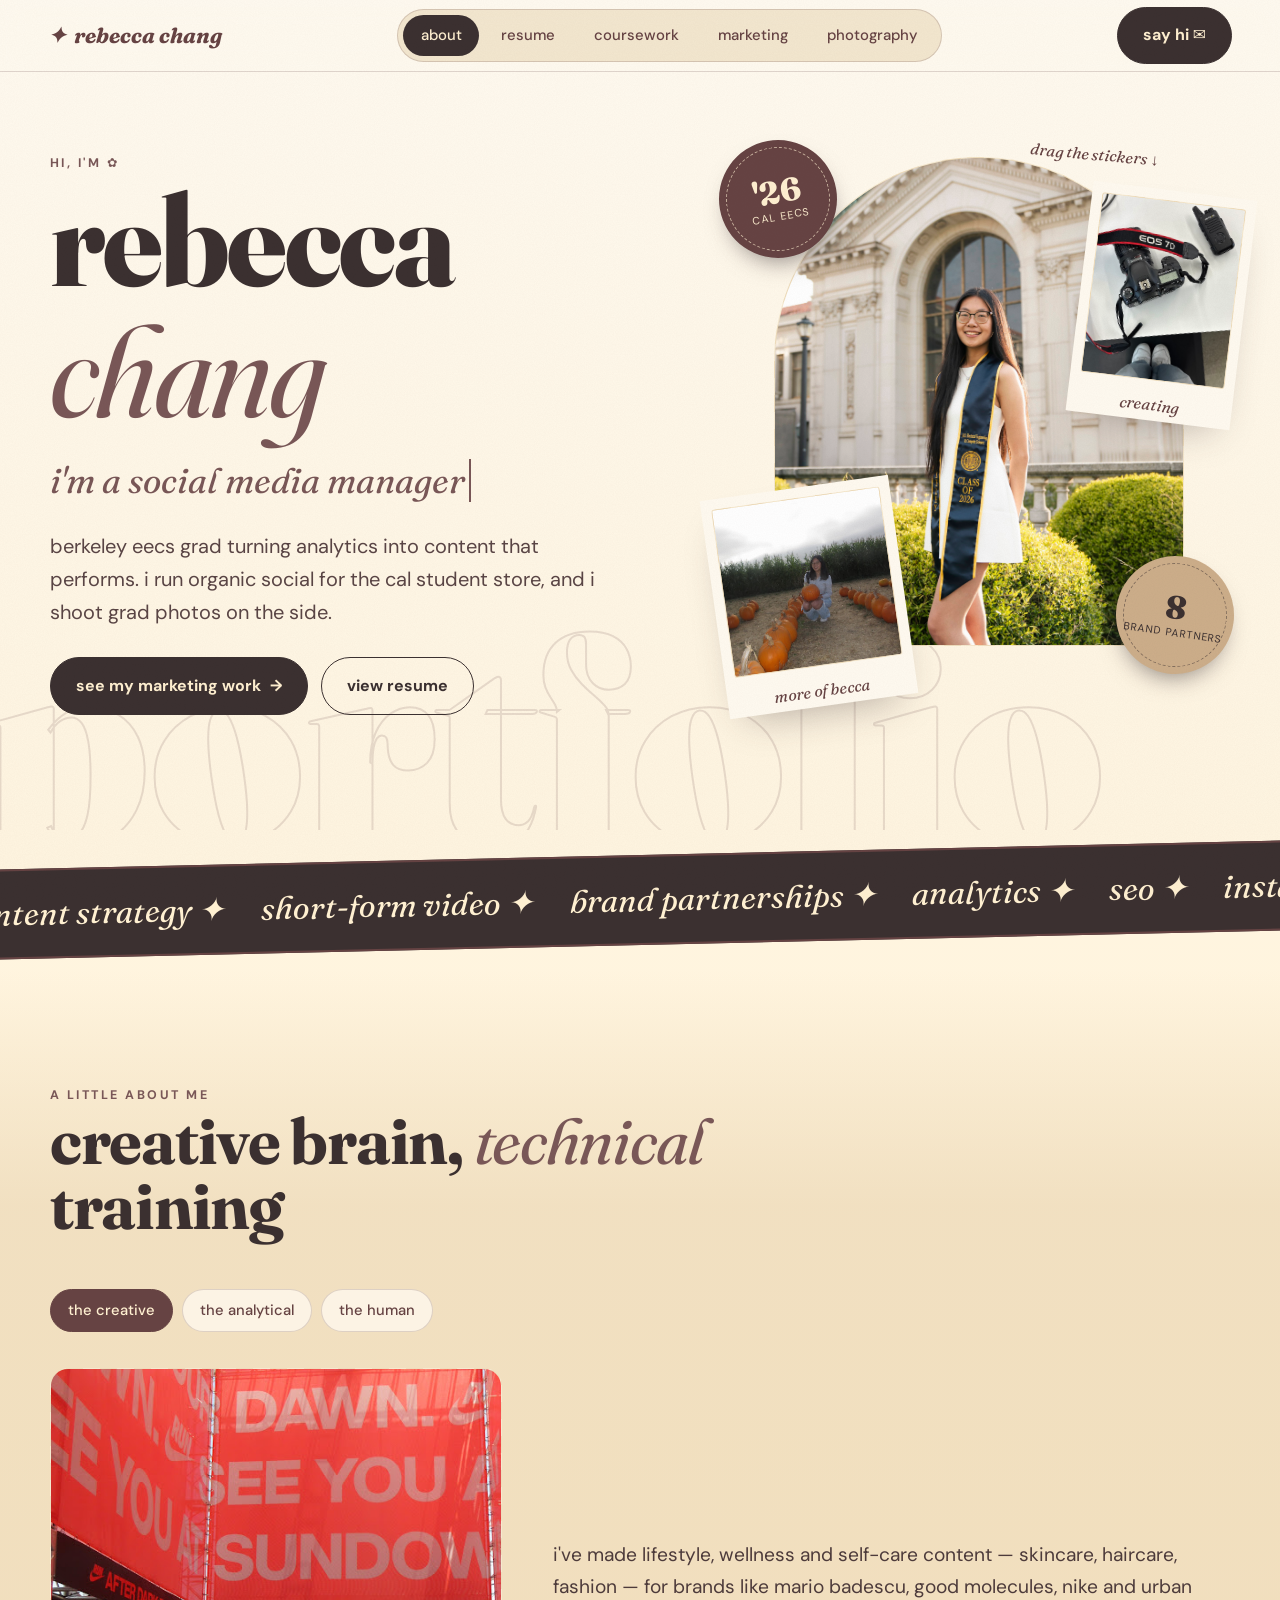
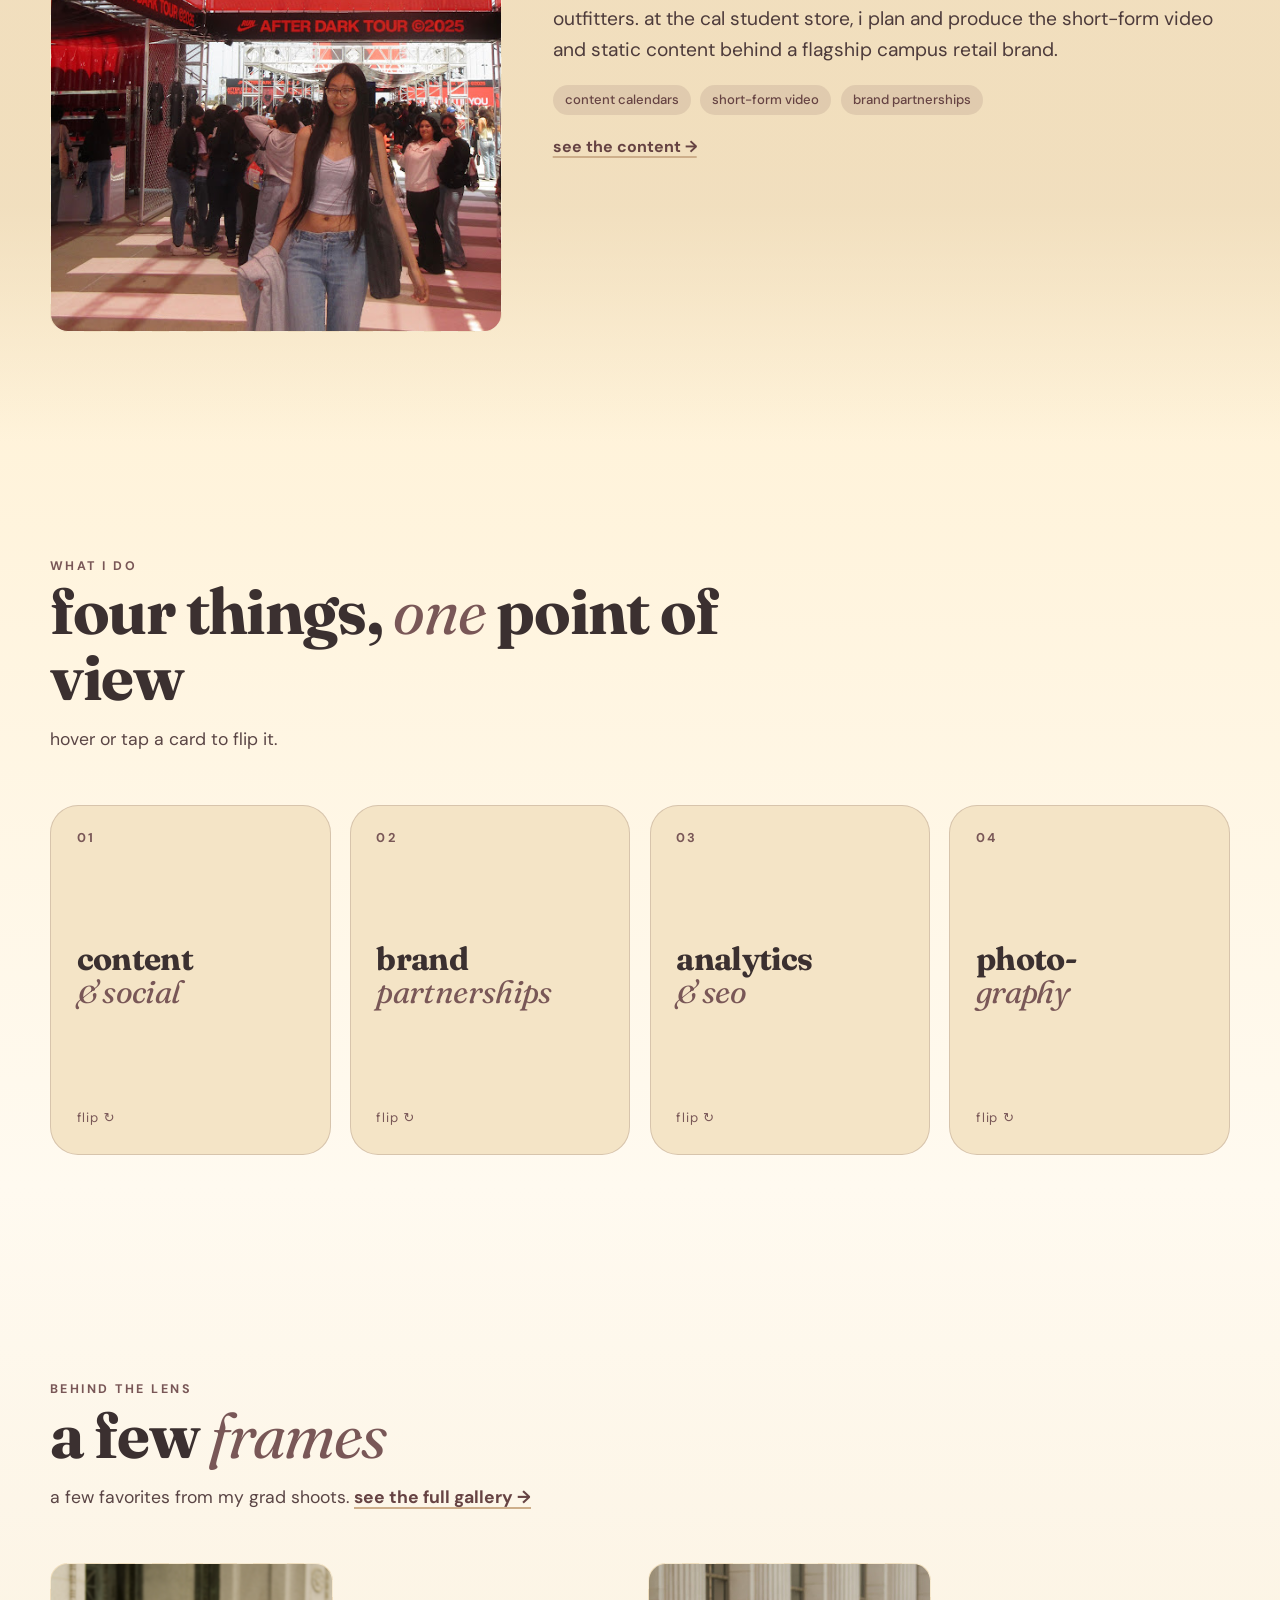
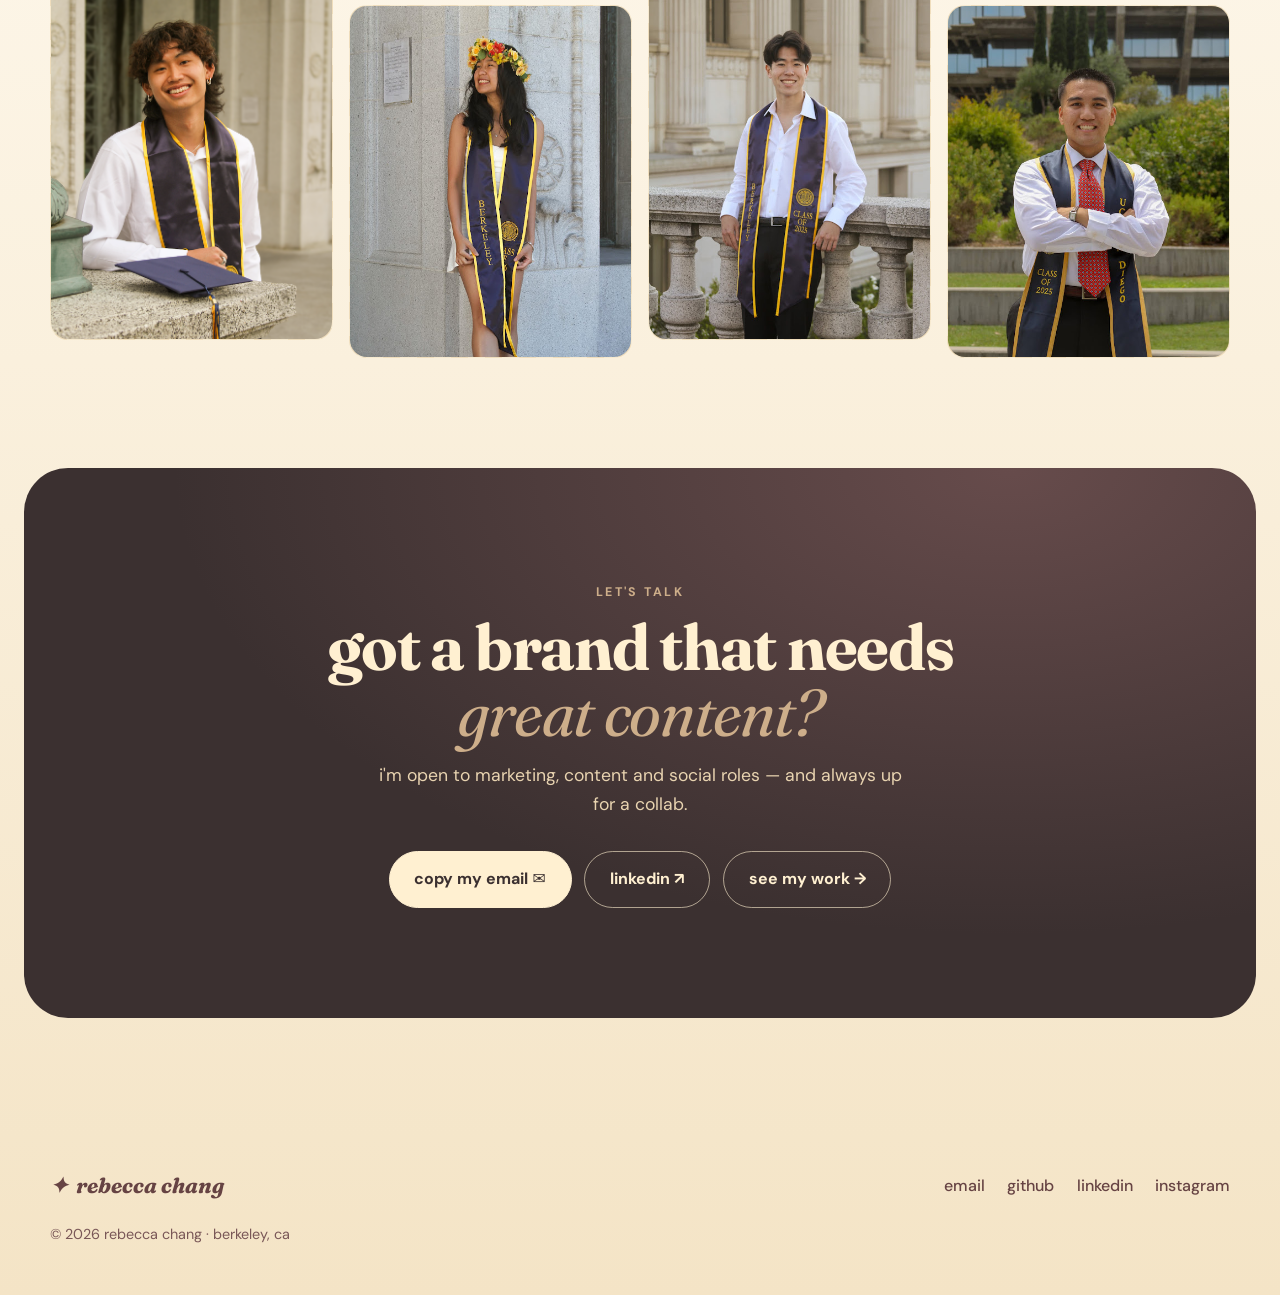
==== commit 247e856a: "photo extensions" ====
--- a/index.html
+++ b/index.html
@@ -163,10 +163,10 @@
         <p>a few favorites from my grad shoots. <a class="link" href="photography.html">see the full gallery →</a></p>
       </div>
       <div class="gallery">
-        <div class="photo reveal" data-label="photo 1&#10;3:4" style="--r:3/4" data-zoom data-gallery="home"><img src="images/photography/grad-01.jpg" alt=""></div>
-        <div class="photo reveal" data-label="photo 2&#10;4:5" style="--r:4/5;--d:.1s" data-zoom data-gallery="home"><img src="images/photography/grad-02.jpg" alt=""></div>
-        <div class="photo reveal" data-label="photo 3&#10;3:4" style="--r:3/4;--d:.2s" data-zoom data-gallery="home"><img src="images/photography/grad-03.jpg" alt=""></div>
-        <div class="photo reveal" data-label="photo 4&#10;4:5" style="--r:4/5;--d:.3s" data-zoom data-gallery="home"><img src="images/photography/grad-04.jpg" alt=""></div>
+        <div class="photo reveal" data-label="photo 1&#10;3:4" style="--r:3/4" data-zoom data-gallery="home"><img src="images/photography/grad-01.JPG" alt=""></div>
+        <div class="photo reveal" data-label="photo 2&#10;4:5" style="--r:4/5;--d:.1s" data-zoom data-gallery="home"><img src="images/photography/grad-02.JPG" alt=""></div>
+        <div class="photo reveal" data-label="photo 3&#10;3:4" style="--r:3/4;--d:.2s" data-zoom data-gallery="home"><img src="images/photography/grad-03.JPG" alt=""></div>
+        <div class="photo reveal" data-label="photo 4&#10;4:5" style="--r:4/5;--d:.3s" data-zoom data-gallery="home"><img src="images/photography/grad-04.JPG" alt=""></div>
       </div>
     </div>
   </section>
@@ -201,4 +201,4 @@
 
 <div class="lightbox" id="lightbox" role="dialog" aria-label="photo viewer"><button class="lb-close" aria-label="close">✕</button><button class="lb-nav prev" aria-label="previous photo">❮</button><figure><img alt=""><figcaption id="lb-cap"></figcaption></figure><button class="lb-nav next" aria-label="next photo">❯</button></div>
 </body>
-</html>+</html>
